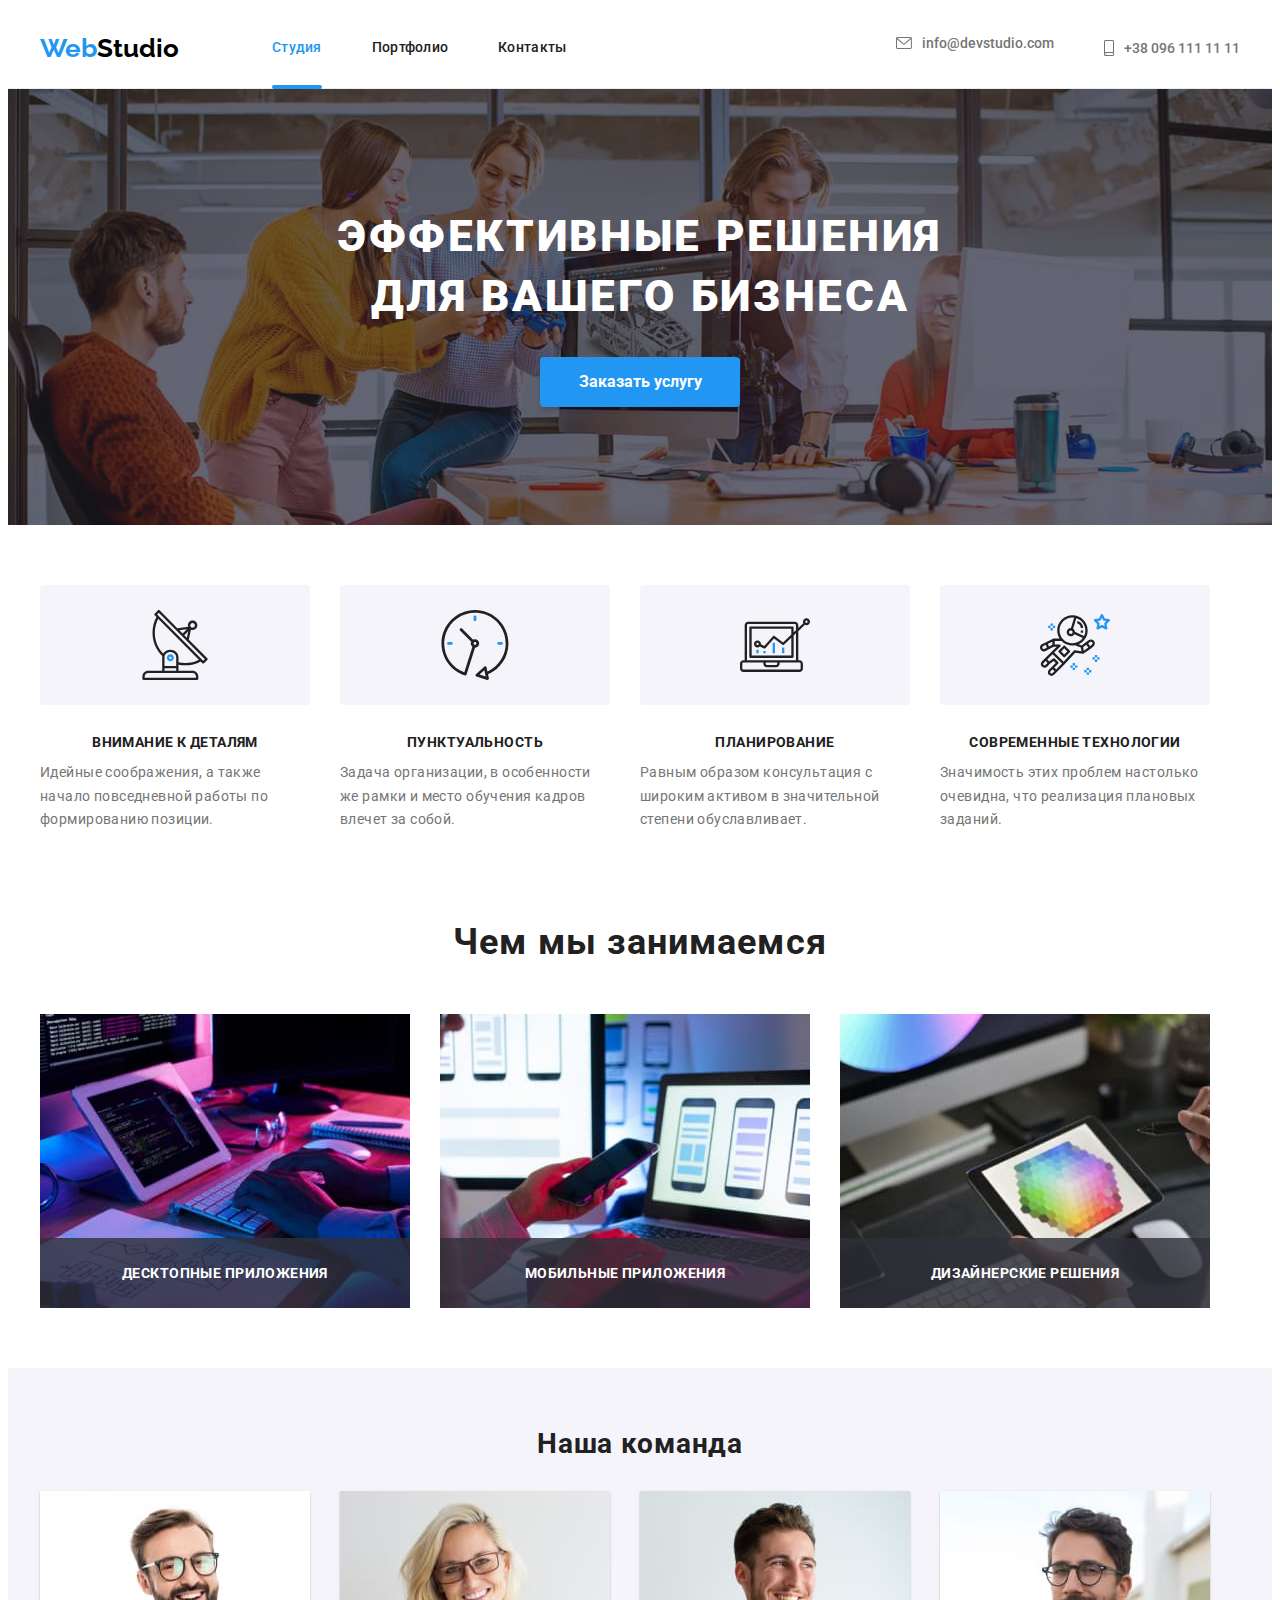
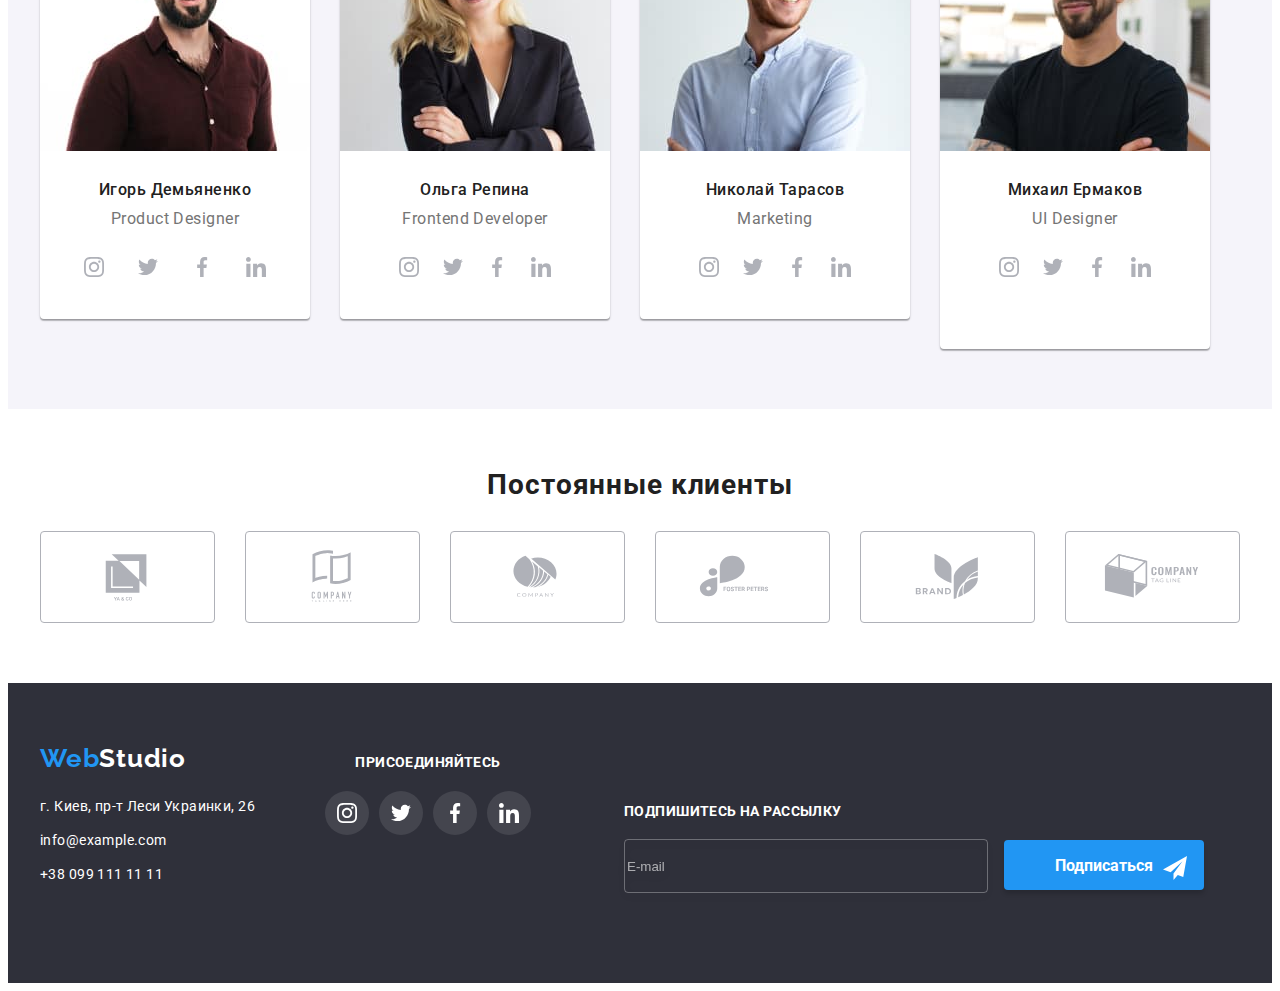
==== index.html @ 7cd9f554 "." ====
<!DOCTYPE html>
<html lang="ru">
  <head>
    <meta charset="UTF-8" />
    <meta http-equiv="X-UA-Compatible" content="IE=edge" />
    <meta name="viewport" content="width=device-width, initial-scale=1.0" />
    <link rel="preconnect" href="https://fonts.googleapis.com" />
    <link rel="preconnect" href="https://fonts.gstatic.com" crossorigin />
    <link
      href="https://fonts.googleapis.com/css2?family=Raleway:wght@700&family=Roboto:wght@400;500;700;900&display=swap"
      rel="stylesheet"
    />
    <link
      rel="stylesheet"
      href="https://cdnjs.cloudflare.com/ajax/libs/modern-normalize/1.1.0/modern-normalize.min.css"
      integrity="sha512-wpPYUAdjBVSE4KJnH1VR1HeZfpl1ub8YT/NKx4PuQ5NmX2tKuGu6U/JRp5y+Y8XG2tV+wKQpNHVUX03MfMFn9Q=="
      crossorigin="anonymous"
      referrerpolicy="no-referrer"
    />
    <link rel="stylesheet" href="./css/main.css" />
    <title>WebStudio</title>
  </head>
  <body>
    <header class="header">
      <div class="container main__nav">
        <a href="" class="logo header__logo">
          <span class="logo__web">Web</span
          ><span class="logo__studio">Studio</span>
        </a>
        <nav class="navigation">
          <button type="button" class="menu-open-btn">
            <svg
              class="menu-btn-icon"
              width="40"
              height="40"
              aria-label="Переключатель мобильного меню"
            >
              <use
                class="js-open-menu"
                href="./css/images/symbol-defs.svg#icon-menu_40px1"
              ></use>
            </svg>
          </button>
          <ul class="menu-list list">
            <li class="menu-list__item">
              <a class="menu-list__link link current" href="./index.html"
                >Студия</a
              >
            </li>
            <li class="menu-list__item">
              <a class="menu-list__link link" href="./portfolio.html"
                >Портфолио</a
              >
            </li>
            <li class="menu-list__item">
              <a class="menu-list__link link contact" href="">Контакты</a>
            </li>
          </ul>
        </nav>
        <ul class="contacts-list list header-contacts">
          <li class="contacts-list__item">
            <a
              class="contacts-list__link link mail"
              href="mailto:info@devstudio.com"
            >
              <svg class="contacts-list__icon" width="16" height="12">
                <use href="./css/images/symbol-defs.svg#icon-envelope1"></use>
              </svg>
              info@devstudio.com
            </a>
          </li>
          <li class="contacts-list__item">
            <a class="contacts-list__link link phone" href="tel:+380961111111">
              <svg class="contacts-list__icon" width="10" height="16">
                <use href="./css/images/symbol-defs.svg#icon-smartphone1"></use>
              </svg>
              +38 096 111 11 11
            </a>
          </li>
        </ul>
      </div>
      <div class="mob-menu is-hidden">
        <div class="container">
          <div class="mob-menu-top">
            <button type="button" class="menu-close-btn">
              <svg
                class="menu-btn-icon"
                width="40"
                height="40"
                aria-label="Переключатель мобильного меню"
              >
                <use
                  class="js-close-menu"
                  href="./css/images/symbol-defs.svg#icon-close_40px1"
                ></use>
              </svg>
            </button>
            <ul class="mob-navigation list">
              <li class="mob-navigation__item">
                <a
                  class="mob-navigation__link link menu-current"
                  href="./index.html"
                >
                  Студия
                </a>
              </li>
              <li class="mob-navigation__item">
                <a class="mob-navigation__link link" href="./portfolio.html">
                  Портфолио
                </a>
              </li>
              <li class="mob-navigation__item">
                <a class="mob-navigation__link link contact" href="">
                  Контакты
                </a>
              </li>
            </ul>
          </div>

          <div class="mob-menu-bottom">
            <ul class="mob-connect list">
              <li class="mob-connect__item">
                <a
                  class="mob-connect__link link mob-phone"
                  href="tel:+380961111111"
                >
                  +38 096 111 11 11
                </a>
              </li>
              <li class="mob-connect__item">
                <a
                  class="mob-connect__link link mail"
                  href="mailto:info@devstudio.com"
                >
                  info@devstudio.com
                </a>
              </li>
            </ul>
            <ul class="mob-social list">
              <li class="mob-social__item">
                <a href="" class="mob-social__list list">Instagram</a>
              </li>

              <li class="mob-social__item">
                <a href="" class="mob-social__list list"> Twitter</a>
              </li>
              <li class="mob-social__item">
                <a href="" class="mob-social__list list"> Facebook</a>
              </li>
              <li class="mob-social__item">
                <a href="" class="mob-social__list list"> LinkedIn</a>
              </li>
            </ul>
          </div>
        </div>
      </div>
    </header>
    <main>
      <section class="hero">
        <div class="container">
          <h1 class="title hero__title">
            Эффективные решения для вашего бизнеса
          </h1>
          <button class="button hero__button" type="button" data-modal-open>
            Заказать услугу
          </button>
        </div>
      </section>

      <section class="section">
        <div class="container">
          <h2 class="benefits__title visually__hidden">Наши преимущества</h2>
          <ul class="benefits-list list">
            <li class="benefits-list__item">
              <div class="icon-box">
                <svg class="icon-box__image" width="70" height="70">
                  <use
                    href="./css/images/symbol-defs.svg#icon-antenna-11"
                  ></use>
                </svg>
              </div>
              <h3 class="title icon-box__title">Внимание к деталям</h3>
              <p class="icon-box__text">
                Идейные соображения, а также начало повседневной работы по
                формированию позиции.
              </p>
            </li>
            <li class="benefits-list__item">
              <div class="icon-box">
                <svg class="icon-box__image" width="70" height="70">
                  <use href="./css/images/symbol-defs.svg#icon-clock-121"></use>
                </svg>
              </div>
              <h3 class="title icon-box__title">Пунктуальность</h3>
              <p class="icon-box__text">
                Задача организации, в особенности же рамки и место обучения
                кадров влечет за собой.
              </p>
            </li>
            <li class="benefits-list__item">
              <div class="icon-box">
                <svg class="icon-box__image" width="70" height="70">
                  <use
                    href="./css/images/symbol-defs.svg#icon-diagram-121"
                  ></use>
                </svg>
              </div>
              <h3 class="title icon-box__title">Планирование</h3>
              <p class="icon-box__text">
                Равным образом консультация с широким активом в значительной
                степени обуславливает.
              </p>
            </li>
            <li class="benefits-list__item">
              <div class="icon-box">
                <svg class="icon-box__image" width="70" height="70">
                  <use
                    href="./css/images/symbol-defs.svg#icon-astronaut-121"
                  ></use>
                </svg>
              </div>
              <h3 class="title icon-box__title">Современные технологии</h3>
              <p class="icon-box__text">
                Значимость этих проблем настолько очевидна, что реализация
                плановых заданий.
              </p>
            </li>
          </ul>
        </div>
      </section>
      <section class="about section">
        <div class="container">
          <h2 class="title about-title">Чем мы занимаемся</h2>
          <ul class="about-list list">
            <li class="about-list__item">
              <div class="about-box">
                <picture>
                  <source
                    srcset="./images/img1.jpg 1x, ./images/img(28)(1).jpg 2x"
                    media="(min-width:1200px)"
                  />
                  <img
                    src="./images/img1.jpg"
                    alt="написание кода"
                    width="370"
                  />
                </picture>

                <p class="about-box__text">Десктопные приложения</p>
              </div>
            </li>
            <li class="about-list__item">
              <div class="about-box">
                <picture>
                  <source
                    srcset="./images/img2.jpg 1x, ./images/img(29)(1).jpg 2x"
                    media="(min-width:1200px)"
                  />
                  <img
                    src="./images/img2.jpg"
                    alt="оптимизация сайта с мобильным телефоном"
                    width="370"
                  />
                </picture>

                <p class="about-box__text">Мобильные приложения</p>
              </div>
            </li>
            <li class="about-list__item">
              <div class="about-box">
                <picture>
                  <source
                    srcset="./images/img3.jpg 1x, ./images/img(30)(1).jpg 2x"
                    media="(min-width:1200px)"
                  />
                  <img
                    src="./images/img3.jpg"
                    alt="оформление сайта"
                    width="370"
                  />
                </picture>

                <p class="about-box__text">Дизайнерские решения</p>
              </div>
            </li>
          </ul>
        </div>
      </section>
      <section class="team section">
        <div class="container">
          <h2 class="title team-title">Наша команда</h2>
          <ul class="team-list list">
            <li class="team-list__item">
              <picture>
                <source
                  srcset="
                    ./images/igordemianenko.jpg    1x,
                    ./images/igordemianenko-2x.jpg 2x
                  "
                  media="(min-width:1200px)"
                />
                <source
                  srcset="
                    ./images/igordemianenko-tbl.jpg    1x,
                    ./images/igordemianenko-tbl-2x.jpg 2x
                  "
                  media="(min-width:768px)"
                />
                <source
                  srcset="
                    ./images/igordemianenko-mb.jpg    1x,
                    ./images/igordemianenko-mb-2x.jpg 2x
                  "
                  media="(min-width:480px)"
                />
                <img
                  srcset="
                    ./images/igordemianenko-mb.jpg    1x,
                    ./images/igordemianenko-mb-2x.jpg 2x
                  "
                  src="./images/igordemianenko-mb.jpg"
                  alt="Игорь Демьяненко"
                />
              </picture>

              <div class="team-box name__profession">
                <h3 class="team-box__name">Игорь Демьяненко</h3>
                <p class="team-box__profession" lang="en">Product Designer</p>
                <ul class="social-list list">
                  <li class="social-list__item">
                    <a class="social-list__link link" href="">
                      <svg class="social-list__icon" width="20" height="20">
                        <use
                          href="./css/images/symbol-defs.svg#icon-instagram-21"
                        ></use>
                      </svg>
                    </a>
                  </li>
                  <li class="social-list__item">
                    <a class="social-list__link link" href="">
                      <svg class="social-list__icon" width="20" height="20">
                        <use
                          href="./css/images/symbol-defs.svg#icon-twitter-11"
                        ></use>
                      </svg>
                    </a>
                  </li>
                  <li class="social-list__item">
                    <a class="social-list__link link" href="">
                      <svg class="social-list__icon" width="20" height="20">
                        <use
                          href="./css/images/symbol-defs.svg#icon-facebook-11"
                        ></use>
                      </svg>
                    </a>
                  </li>
                  <li class="social-list__item">
                    <a class="social-list__link list" href="">
                      <svg class="social-list__icon" width="20" height="20">
                        <use
                          href="./css/images/symbol-defs.svg#icon-linkedin-11"
                        ></use>
                      </svg>
                    </a>
                  </li>
                </ul>
              </div>
            </li>
            <li class="team-list__item">
              <picture>
                <source
                  srcset="
                    ./images/olgarepina.jpg    1x,
                    ./images/olgarepina-2x.jpg 2x
                  "
                  media="(min-width:1200px)"
                />
                <source
                  srcset="
                    ./images/olgarepina-tbl.jpg    1x,
                    ./images/olgarepina-tbl-2x.jpg 2x
                  "
                  media="(min-width:768px)"
                />
                <source
                  srcset="
                    ./images/olgarepina-mb.jpg    1x,
                    ./images/olgarepina-mb-2x.jpg 2x
                  "
                  media="(min-width:480px)"
                />
                <img
                  srcset="
                    ./images/olgarepina-mb.jpg    1x,
                    ./images/olgarepina-mb-2x.jpg 2x
                  "
                  src="./images/olgarepina-mb.jpg"
                  alt="Ольга Репина"
                />
              </picture>

              <div class="team-box name__profession">
                <h3 class="team-box__name">Ольга Репина</h3>
                <p class="team-box__profession" lang="en">Frontend Developer</p>
                <ul class="social-list list">
                  <li class="social-list__title">
                    <a class="social-list__link link" href="">
                      <svg class="social-list__icon" width="20" height="20">
                        <use
                          href="./css/images/symbol-defs.svg#icon-instagram-21"
                        ></use>
                      </svg>
                    </a>
                  </li>
                  <li class="social-list__title">
                    <a class="social-list__link link" href="">
                      <svg class="social-list__icon" width="20" height="20">
                        <use
                          href="./css/images/symbol-defs.svg#icon-twitter-11"
                        ></use>
                      </svg>
                    </a>
                  </li>
                  <li class="social-list__title">
                    <a class="social-list__link link" href="">
                      <svg class="social-list__icon" width="20" height="20">
                        <use
                          href="./css/images/symbol-defs.svg#icon-facebook-11"
                        ></use>
                      </svg>
                    </a>
                  </li>
                  <li class="social-list__title">
                    <a class="social-list__link link" href="">
                      <svg class="social-list__icon" width="20" height="20">
                        <use
                          href="./css/images/symbol-defs.svg#icon-linkedin-11"
                        ></use>
                      </svg>
                    </a>
                  </li>
                </ul>
              </div>
            </li>
            <li class="team-list__item">
              <picture>
                <source
                  srcset="
                    ./images/nikolaitarasov.jpg    1x,
                    ./images/nikolaitarasov-2x.jpg 2x
                  "
                  media="(min-width:1200px)"
                />
                <source
                  srcset="
                    ./images/nikolaitarasov-tbl.jpg    1x,
                    ./images/nikolaitarasov-tbl-2x.jpg 2x
                  "
                  media="(min-width:768px)"
                />
                <source
                  srcset="
                    ./images/nikolaitarasov-mb.jpg    1x,
                    ./images/nikolaitarasov-mb-2x.jpg 2x
                  "
                  media="(min-width:480px)"
                />
                <img
                  srcset="
                    ./images/nikolaitarasov-mb.jpg    1x,
                    ./images/nikolaitarasov-mb-2x.jpg 2x
                  "
                  src="./images/nikolaitarasov-mb.jpg"
                  alt="Николай Тарасов"
                />
              </picture>

              <div class="team-box name__profession">
                <h3 class="team-box__name">Николай Тарасов</h3>
                <p class="team-box__profession" lang="en">Marketing</p>
                <ul class="social-list list">
                  <li class="social-list__title">
                    <a class="social-list__link link" href="">
                      <svg class="social-list__icon" width="20" height="20">
                        <use
                          href="./css/images/symbol-defs.svg#icon-instagram-21"
                        ></use>
                      </svg>
                    </a>
                  </li>
                  <li class="social-list__title">
                    <a class="social-list__link link" href="">
                      <svg class="social-list__icon" width="20" height="20">
                        <use
                          href="./css/images/symbol-defs.svg#icon-twitter-11"
                        ></use>
                      </svg>
                    </a>
                  </li>
                  <li class="social-list__title">
                    <a class="social-list__link link" href="">
                      <svg class="social-list__icon" width="20" height="20">
                        <use
                          href="./css/images/symbol-defs.svg#icon-facebook-11"
                        ></use>
                      </svg>
                    </a>
                  </li>
                  <li class="title social-list__title">
                    <a class="social-list__link link" href="">
                      <svg class="social-list__icon" width="20" height="20">
                        <use
                          href="./css/images/symbol-defs.svg#icon-linkedin-11"
                        ></use>
                      </svg>
                    </a>
                  </li>
                </ul>
              </div>
            </li>
            <li class="team-list__item">
              <picture>
                <source
                  srcset="
                    ./images/mikhailermakov.jpg    1x,
                    ./images/mikhailermakov-2x.jpg 2x
                  "
                  media="(min-width:1200px)"
                />
                <source
                  srcset="
                    ./images/mikhailermakov-tbl.jpg 1x,
                    ./images/mikhailermakov-tbl.jpg 2x
                  "
                  media="(min-width:768px)"
                />
                <source
                  srcset="
                    ./images/mikhailermakov-mb.jpg    1x,
                    ./images/mikhailermakov-mb-2x.jpg 2x
                  "
                  media="(min-width:480px)"
                />
                <img
                  srcset="
                    ./images/mikhailermakov-mb.jpg    1x,
                    ./images/mikhailermakov-mb-2x.jpg 2x
                  "
                  src="./images/mikhailermakov-mb.jpg"
                  alt="Михаил Ермаков"
                />
              </picture>

              <div class="team-box name__profession">
                <h3 class="team-box__name">Михаил Ермаков</h3>
                <p class="team-box__profession" lang="en">UI Designer</p>
                <ul class="social-list list">
                  <li class="social-list__title">
                    <a class="social-list__link link" href="">
                      <svg class="social-list__icon" width="20" height="20">
                        <use
                          href="./css/images/symbol-defs.svg#icon-instagram-21"
                        ></use>
                      </svg>
                    </a>
                  </li>
                  <li class="social-list__title">
                    <a class="social-list__link link" href="">
                      <svg class="social-list__icon" width="20" height="20">
                        <use
                          href="./css/images/symbol-defs.svg#icon-twitter-11"
                        ></use>
                      </svg>
                    </a>
                  </li>
                  <li class="social-list__title">
                    <a class="social-list__link link" href="">
                      <svg class="social-list__icon" width="20" height="20">
                        <use
                          href="./css/images/symbol-defs.svg#icon-facebook-11"
                        ></use>
                      </svg>
                    </a>
                  </li>
                  <li class="social-list__title">
                    <a class="social-list__link link" href="">
                      <svg class="social-list__icon" width="20" height="20">
                        <use
                          href="./css/images/symbol-defs.svg#icon-linkedin-11"
                        ></use>
                      </svg>
                    </a>
                  </li>
                </ul>
              </div>
            </li>
          </ul>
        </div>
      </section>
      <section class="clients section">
        <div class="container">
          <h2 class="clients-title">Постоянные клиенты</h2>
          <ul class="clients-list list">
            <li class="clients-list__item">
              <a class="clients-list__link link" href="">
                <svg class="clients-list__icon" width="106" height="60">
                  <use href="./css/images/symbol-defs.svg#icon-klient1"></use>
                </svg>
              </a>
            </li>
            <li class="clients-list__item">
              <a class="clients-list__link link" href="">
                <svg class="clients-list__icon" width="106" height="60">
                  <use href="./css/images/symbol-defs.svg#icon-klient2"></use>
                </svg>
              </a>
            </li>
            <li class="clients-list__item">
              <a class="clients-list__link link" href="">
                <svg class="clients-list__icon" width="106" height="60">
                  <use href="./css/images/symbol-defs.svg#icon-klient3"></use>
                </svg>
              </a>
            </li>
            <li class="clients-list__item">
              <a class="clients-list__link link" href="">
                <svg class="clients-list__icon foster" width="106" height="60">
                  <use href="./css/images/symbol-defs.svg#icon-klient4"></use>
                </svg>
              </a>
            </li>
            <li class="clients-list__item">
              <a class="clients-list__link link" href="">
                <svg class="clients-list__icon" width="106" height="60">
                  <use href="./css/images/symbol-defs.svg#icon-klient5"></use>
                </svg>
              </a>
            </li>
            <li class="clients-list__item">
              <a class="clients-list__link link" href="">
                <svg class="clients-list__icon" width="106" height="60">
                  <use href="./css/images/symbol-defs.svg#icon-klient6"></use>
                </svg>
              </a>
            </li>
          </ul>
        </div>
      </section>
    </main>
    <footer class="footer">
      <div class="container web__social">
        <div class="adress-tablet">
          <div class="adress">
            <a class="footer-logo" href="">
              <span class="footer-logo__web">Web</span
              ><span class="footer-logo__studio">Studio</span>
            </a>
            <address class="footer-adress">
              <ul class="footer-adress__list list">
                <li class="footer-adress__item">
                  <a
                    class="footer-adress__link link"
                    href="https://goo.gl/maps/tgmU2BQe4aBy8gpy7"
                    target="_blank"
                    rel="noopener,noindex,nofolo"
                    >г. Киев, пр-т Леси Украинки, 26</a
                  >
                </li>
                <li class="footer-adress__item">
                  <a
                    class="footer-adress__link link"
                    href="mailto:info@example.com"
                    >info@example.com</a
                  >
                </li>
                <li class="footer-adress__item">
                  <a class="footer-adress__link link" href="tel:+380991111111">
                    +38 099 111 11 11</a
                  >
                </li>
              </ul>
            </address>
          </div>
          <div class="footer-social">
            <h2 class="footer-social__title">присоединяйтесь</h2>
            <ul class="footer-social__list list">
              <li class="footer-social__item">
                <a class="footer-icon link" href="">
                  <svg class="footer-icon__svg" width="20" height="20">
                    <use
                      href="./css/images/symbol-defs.svg#icon-instagram-21"
                    ></use>
                  </svg>
                </a>
              </li>
              <li class="footer-social__item">
                <a class="footer-icon link" href="">
                  <svg class="footer-icon__svg" width="20" height="20">
                    <use
                      href="./css/images/symbol-defs.svg#icon-twitter-11"
                    ></use>
                  </svg>
                </a>
              </li>
              <li class="footer-social__item">
                <a class="footer-icon link" href="">
                  <svg class="footer-icon__svg" width="20" height="20">
                    <use
                      href="./css/images/symbol-defs.svg#icon-facebook-11"
                    ></use>
                  </svg>
                </a>
              </li>
              <li class="footer-social__item">
                <a class="footer-icon link" href="">
                  <svg class="footer-icon__svg" width="20" height="20">
                    <use
                      href="./css/images/symbol-defs.svg#icon-linkedin-11"
                    ></use>
                  </svg>
                </a>
              </li>
            </ul>
          </div>
        </div>

        <div class="footer-form form">
          <p class="footer-form__title">Подпишитесь на рассылку</p>
          <div>
            <input
              type="email"
              class="footer-form__input"
              name="user-email"
              placeholder="E-mail"
            />

            <button type="button" class="footer-btn">
              Подписаться
              <svg class="footer-btn__icon" width="24" height="24">
                <use href="./css/images/symbol-defs.svg#icon-icon-send1"></use>
              </svg>
            </button>
          </div>
        </div>
      </div>
    </footer>
    <div class="backdrop is-hidden" data-modal>
      <div class="modal">
        <button class="modal-btn" type="button" data-modal-close>
          <svg class="modal-icon" width="18" height="18">
            <use
              href="./css/images/symbol-defs.svg#icon-close-black-18dp-2-11"
            ></use>
          </svg>
        </button>
        <p class="modal-title">Оставьте свои данные, мы вам перезвоним</p>
        <form>
          <div class="modal-field">
            <label class="modal-label" for="user-name">Имя</label>
            <div class="modal-input-wrap">
              <input
                type="text"
                class="modal-input"
                name="user-name"
                id="user-name"
                required
              />
              <svg class="input-icon" width="18" height="18">
                <use
                  href="./css/images/symbol-defs.svg#icon-person-black-18dp-121"
                ></use>
              </svg>
            </div>
          </div>
          <div class="modal-field">
            <label class="modal-label" for="user-tel">Телефон</label>
            <div class="modal-input-wrap">
              <input
                type="tel"
                class="modal-input"
                name="user-tel"
                id="user-tel"
                required
              />
              <svg class="input-icon" width="18" height="18">
                <use
                  href="./css/images/symbol-defs.svg#icon-phone-black-18dp-11"
                ></use>
              </svg>
            </div>
          </div>
          <div class="modal-field">
            <label class="modal-label" for="user-email">Почта</label>

            <div class="modal-input-wrap">
              <input
                type="email"
                class="modal-input"
                name="user-email"
                id="user-email"
                required
              />
              <svg class="input-icon" width="18" height="18">
                <use
                  href="./css/images/symbol-defs.svg#icon-email-black-18dp-11"
                ></use>
              </svg>
            </div>
          </div>
          <label class="modal-label" for="user-comment">Комментарий</label>
          <textarea
            name="user-comment"
            id="user-comment"
            placeholder="Введите текст"
            class="modal-comment"
          ></textarea>

          <div class="modal-check">
            <input
              type="checkbox"
              class="input-check visually__hidden"
              id="input-check"
              name="policy"
              value="policy"
              required
            />
            <label for="input-check" class="check-text">
              <span class="icon-text-check"
                ><svg class="checkbox-icon" width="16" height="15">
                  <use href="./css/images/symbol-defs.svg#icon-Vector31"></use>
                </svg>
              </span>
              Соглашаюсь с рассылкой и принимаю &nbsp;
              <a href="" class="contract">Условия договора</a>
            </label>
          </div>
          <button type="submit" class="form-btn">Отправить</button>
        </form>
      </div>
    </div>
    <script src="./js/modal.js"></script>
    <script src="./js/mobile-menu.js"></script>
  </body>
</html>
---- css/main.css ----
:root {
  --title-color: #212121;
  --hover-color: #2196f3;
  --text-color: #757575;
  --background-color-hero-footer: #2f303a;
  --background-color-main: #ffffff;
  --bacground-color-image: #f5f4fa;
  --icon-background: #afb1b8;
  --timing-function: cubic-bezier(0.4, 0, 0.2, 1);
}

body {
  background-color: var(--background-color-main);
  font-family: Roboto, sans-serif;
}

p,
h1,
h2,
h3,
h4,
h5,
h6 {
  margin: 0;
}

ul,
ol {
  padding-left: 0;
  margin: 0;
}

img {
  display: block;
  max-width: 100%;
}

.list {
  list-style: none;
}

.link {
  text-decoration: none;
}

.section {
  padding-top: 60px;
  padding-bottom: 60px;
}

.container {
  width: 100%;
  padding-right: 15px;
  padding-left: 15px;
  margin-left: auto;
  margin-right: auto;
}

@media screen and (min-width: 480px) {
  .container {
    max-width: 480px;
  }
}

@media screen and (min-width: 768px) {
  .container {
    max-width: 768px;
  }
}

@media screen and (min-width: 1200px) {
  .container {
    max-width: 1200px;
  }
}

.visually__hidden {
  position: absolute;
  white-space: nowrap;
  width: 1px;
  height: 1px;
  overflow: hidden;
  border: 0;
  padding: 0;
  clip: rect(0 0 0 0);
  clip-path: insert(100%);
  margin: -1px;
}

.main__nav, .modal-icon {
  display: flex;
  align-items: center;
}

/* section "header" */
.header {
  border-bottom: 1px solid #ececec;
  width: 100%;
}

.menu-open-btn {
  position: relative;
  display: block;
  margin-left: 0;
  padding: 0;
  background-color: #fff;
  border: none;
  cursor: pointer;
}

@media screen and (min-width: 768px) {
  .menu-open-btn {
    display: none;
  }
}

.menu-open-btn:hover {
  fill: var(--hover-color);
}

.menu-close-btn {
  position: absolute;
  top: 15px;
  right: 15px;
  display: flex;
  border: none;
  background-color: rgba(0, 0, 0, 0);
  cursor: pointer;
}

.menu-close-btn:hover {
  fill: var(--hover-color);
}

.menu-list {
  display: flex;
  display: none;
}

@media screen and (min-width: 768px) {
  .menu-list {
    display: initial;
    display: flex;
  }
}

.menu-list__item {
  margin-right: 50px;
}

.menu-list__link {
  display: block;
  padding-top: 32px;
  padding-bottom: 32px;
  transition: color 250ms var(--timing-function);
  color: var(--title-color);
  font-weight: 500;
  font-size: 14px;
  line-height: 1.14;
  letter-spacing: 0.02em;
}

.menu-list__link:hover {
  color: var(--hover-color);
}

.menu-list__link:focus {
  color: var(--hover-color);
}

.menu-list .menu-list__item:last-child {
  margin-right: 0;
}

.current {
  color: var(--hover-color);
  position: relative;
}

.current::after {
  content: "";
  display: block;
  position: absolute;
  left: 0;
  bottom: -1px;
  background: #2196f3;
  border-radius: 2px;
  width: 100%;
  height: 4px;
}

.decoration {
  color: var(--hover-color);
}

.header-contacts {
  display: flex;
  margin-left: auto;
  list-style: none;
  font-weight: 500;
  font-size: 14px;
}

.contacts-list {
  display: none;
}

@media screen and (min-width: 768px) {
  .contacts-list {
    display: block;
  }
}

@media screen and (min-width: 1200px) {
  .contacts-list {
    display: flex;
  }
}

.contacts-list__item {
  display: flex;
}

@media screen and (min-width: 768px) {
  .contacts-list__item:not(:last-child) {
    margin-bottom: 10px;
  }
}

@media screen and (min-width: 1200px) {
  .contacts-list__item {
    margin-right: 50px;
  }
}

.contacts-list__link {
  display: flex;
  justify-content: center;
  align-items: center;
  transition: color 250ms var(--timing-function), fill 250ms var(--timing-function);
  color: var(--text-color);
}

.contacts-list__link:hover {
  color: var(--hover-color);
}

.contacts-list__link:focus {
  color: var(--hover-color);
}

.contacts-list__icon {
  margin-right: 10px;
  fill: currentColor;
}

.header-contacts .contacts-list__item:last-child {
  margin-right: 0;
}

.mob-menu {
  position: fixed;
  z-index: 1;
  top: 0;
  left: 0;
  background-color: #fff;
  width: 100vw;
  height: 100vh;
  padding: 48px 48px 48px 40px;
}

.mob-menu .container {
  display: flex;
  flex-direction: column;
  height: 100%;
  justify-content: space-between;
}

@media screen and (max-width: 767px) {
  .mob-menu {
    display: block;
  }
}

.mob-navigation__item {
  margin-bottom: 32px;
}

.mob-navigation__item:last-child {
  margin-bottom: 0;
}

.mob-navigation__link {
  font-weight: 500;
  font-size: 40px;
  line-height: 1.17;
  letter-spacing: 0.02em;
  color: #212121;
}

.mob-navigation__link:hover {
  color: var(--hover-color);
}

.mob-connect {
  margin-bottom: 64px;
}

.mob-connect__item {
  margin-bottom: 32px;
}

.mob-connect__link {
  font-weight: 500;
  font-size: 24px;
  line-height: 28px;
  letter-spacing: 0.02em;
  color: #757575;
}

.mob-phone {
  font-weight: 500;
  font-size: 34px;
  line-height: 1.17px;
  letter-spacing: 0.02em;
  color: var(--hover-color);
}

.mob-social {
  display: flex;
}

.mob-social__item {
  padding-left: 10px;
}

.mob-social__item:first-child {
  padding-left: 0;
}

.mob-social__item:not(:last-child) {
  border-right: 1px solid rgba(33, 33, 33, 0.2);
  padding-right: 10px;
}

.mob-social__list {
  text-decoration: none;
  font-weight: 500;
  font-size: 18px;
  line-height: 1.22;
  letter-spacing: 0.02em;
  color: var(--hover-color);
}

.is-hidden {
  opacity: 0;
  visibility: hidden;
  pointer-events: none;
}

.no-scroll {
  overflow: hidden;
}

.menu-current {
  color: var(--hover-color);
}

.logo__web {
  color: var(--hover-color);
}

.logo__studio {
  color: #000000;
}

.header__logo {
  margin-right: 93px;
  font-family: Raleway, sans-serif;
  font-weight: 700;
  font-size: 26px;
  text-decoration: none;
}

@media screen and (max-width: 767px) {
  .header__logo {
    margin-right: auto;
  }
}

.footer-logo {
  font-family: "Raleway";
  font-weight: 700;
  font-size: 26px;
  line-height: 1.19;
  letter-spacing: 0.03em;
  color: var(--hover-color);
  text-decoration: none;
}

.footer-logo__studio {
  color: var(--background-color-main);
}

.hero {
  margin-left: auto;
  margin-right: auto;
  padding-top: 118px;
  padding-bottom: 118px;
  background-color: var(--background-color-hero-footer);
  text-align: center;
  background-image: linear-gradient(rgba(47, 48, 58, 0.4), rgba(47, 48, 58, 0.4)), url(../css/images/bg-hero-mb.jpg);
  background-repeat: no-repeat;
  background-size: cover;
}

@media (min-device-pixel-ratio: 2), (min-resolution: 192dpi), (min-resolution: 2dppx) {
  .hero {
    background-image: linear-gradient(rgba(47, 48, 58, 0.4), rgba(47, 48, 58, 0.4)), url(../css/images/bg-hero-mb-2x.jpg);
  }
}

@media screen and (min-width: 768px) {
  .hero {
    background-image: linear-gradient(rgba(47, 48, 58, 0.4), rgba(47, 48, 58, 0.4)), url(../css/images/bg-hero-tbl.jpg);
  }
}

@media screen and (min-width: 768px) and (min-device-pixel-ratio: 2), screen and (min-width: 768px) and (min-resolution: 192dpi), screen and (min-width: 768px) and (min-resolution: 2dppx) {
  .hero {
    background-image: linear-gradient(rgba(47, 48, 58, 0.4), rgba(47, 48, 58, 0.4)), url(../css/images/bg-hero-tbl-2x.jpg);
  }
}

@media screen and (min-width: 1200px) {
  .hero {
    max-width: 1600px;
    background-image: linear-gradient(rgba(47, 48, 58, 0.4), rgba(47, 48, 58, 0.4)), url(../css/images/bg-hero.jpg);
  }
}

@media screen and (min-width: 1200px) and (min-device-pixel-ratio: 2), screen and (min-width: 1200px) and (min-resolution: 192dpi), screen and (min-width: 1200px) and (min-resolution: 2dppx) {
  .hero {
    background-image: linear-gradient(rgba(47, 48, 58, 0.4), rgba(47, 48, 58, 0.4)), url(../css/images/bg-hero-2x.jpg);
  }
}

.hero__title {
  margin-left: auto;
  margin-right: auto;
  max-width: 360px;
  font-weight: 900;
  font-size: 26px;
  line-height: 1.61;
  letter-spacing: 0.06em;
  color: var(--background-color-main);
  margin-bottom: 30px;
  text-transform: uppercase;
}

@media screen and (min-width: 1200px) {
  .hero__title {
    font-size: 44px;
    line-height: 1.36;
    max-width: 696px;
  }
}

.hero__button {
  border: transparent;
  border-radius: 4px;
  min-width: 200px;
  height: 50px;
  transition: background-color 250ms var(--timing-function);
  font-family: inherit;
  font-style: normal;
  font-weight: 700;
  font-size: 16px;
  line-height: 1.87;
  cursor: pointer;
  color: var(--background-color-main);
  background-color: var(--hover-color);
  box-shadow: 0px 4px 4px rgba(0, 0, 0, 0.15);
}

.hero__button:hover, .hero__button:focus {
  background-color: #188ce8;
}

.benefits-list {
  display: flex;
  flex-wrap: wrap;
}

.icon-box {
  height: 120px;
  display: flex;
  background-color: #f5f4fa;
  border-radius: 4px;
  margin-bottom: 30px;
  align-items: center;
  justify-content: center;
}

.benefits-list__item {
  width: 450px;
}

.benefits-list__item:not(:last-child) {
  margin-bottom: 30px;
}

@media screen and (min-width: 768px) {
  .benefits-list__item {
    width: calc((100% - 60px) / 2);
    margin-right: 30px;
  }
}

@media screen and (min-width: 1200px) {
  .benefits-list__item {
    width: 270px;
    margin-right: 30px;
    margin-bottom: 0;
  }
  .benefits-list__item:last-child {
    margin-right: 0;
  }
}

.icon-box__title {
  text-align: center;
  margin-top: 0;
  margin-bottom: 10px;
  font-weight: 700;
  font-size: 14px;
  line-height: 1.14;
  letter-spacing: 0.03em;
  color: var(--title-color);
  text-transform: uppercase;
}

.icon-box__text {
  font-size: 14px;
  line-height: 1.71;
  letter-spacing: 0.03em;
  color: var(--text-color);
}

.about {
  padding-top: 0;
}

@media screen and (max-width: 1199px) {
  .about {
    display: none;
  }
}

.about-title {
  margin-bottom: 50px;
  font-weight: 700;
  font-size: 36px;
  line-height: 1.16;
  letter-spacing: 0.03em;
  color: var(--title-color);
  text-align: center;
}

.about-list {
  display: flex;
}

.about-list__item {
  margin-right: 30px;
}

.about-list .about-list__item:last-child {
  margin-right: 0;
}

.about-box {
  position: relative;
}

.about-box__text {
  position: absolute;
  bottom: 0;
  width: 100%;
  height: 70px;
  text-align: center;
  display: flex;
  justify-content: center;
  align-items: center;
  font-weight: 700;
  font-size: 14px;
  line-height: 1.14px;
  letter-spacing: 0.03em;
  text-transform: uppercase;
  color: #ffffff;
  background-color: rgba(47, 48, 58, 0.8);
}

.team {
  background-color: var(--bacground-color-image);
}

.team-list {
  display: flex;
  flex-wrap: wrap;
}

.team-list__item {
  text-align: center;
  box-shadow: 0px 1px 3px rgba(0, 0, 0, 0.12), 0px 1px 1px rgba(0, 0, 0, 0.14), 0px 2px 1px rgba(0, 0, 0, 0.2);
  border-radius: 0px 0px 4px 4px;
  background-color: var(--background-color-main);
}

.team-list__item:not(:last-child) {
  margin-bottom: 30px;
}

@media screen and (min-width: 768px) {
  .team-list__item {
    width: calc((100% - 60px) / 2);
    margin-right: 30px;
  }
}

@media screen and (min-width: 1200px) {
  .team-list__item {
    width: 270px;
    margin-right: 30px;
  }
  .team-list__item:last-child {
    margin-right: 0;
  }
}

.team-title {
  margin-bottom: 30px;
  text-align: center;
  font-weight: 700;
  font-size: 28px;
  line-height: 1.17;
  letter-spacing: 0.03em;
  color: var(--title-color);
}

.team-box__name {
  font-weight: 500;
  font-size: 16px;
  line-height: 1.18;
  letter-spacing: 0.03em;
  color: var(--title-color);
}

.team-box__profession {
  font-weight: 400;
  margin-top: 10px;
  font-size: 16px;
  line-height: 1.18;
  letter-spacing: 0.03em;
  color: var(--text-color);
}

.name__profession {
  padding-top: 30px;
  padding-bottom: 30px;
  text-align: center;
}

.social-list {
  display: flex;
  margin-top: 16px;
  justify-content: center;
}

.social-list__item {
  margin-right: 10px;
}

.social-list__item:last-child {
  margin-right: 0;
}

.social-list__link {
  fill: var(--icon-background);
  border-radius: 50%;
  width: 44px;
  height: 44px;
  display: flex;
  justify-content: center;
  align-items: center;
  transition: background-color 250ms var(--timing-function), fill 250ms var(--timing-function);
}

.social-list__link:hover, .social-list__link:focus {
  background-color: var(--hover-color);
  fill: var(--background-color-main);
}

.clients-title {
  font-size: 28px;
  line-height: 1.17;
  text-align: center;
  letter-spacing: 0.03em;
  color: #212121;
  margin-bottom: 30px;
}

.clients-list {
  display: flex;
  flex-wrap: wrap;
  margin-bottom: -30px;
  margin-right: -30px;
}

.clients-list__item {
  margin-right: 30px;
  margin-bottom: 30px;
}

@media screen and (max-width: 767px) {
  .clients-list__item {
    flex-basis: calc((100% - 60px) / 2);
  }
}

@media screen and (min-width: 768px) {
  .clients-list__item {
    width: calc((100% - 90px) / 3);
  }
}

@media screen and (min-width: 1200px) {
  .clients-list__item {
    width: calc((100% - 180px) / 6);
  }
}

.clients-list__link {
  fill: var(--icon-background);
  display: flex;
  border: 1px solid var(--icon-background);
  box-sizing: border-box;
  border-radius: 4px;
  height: 92px;
  align-items: center;
  justify-content: center;
  transition: fill 250ms var(--timing-function), border-color 250ms var(--timing-function);
}

.clients-list__link:hover, .clients-list__link:focus {
  fill: var(--hover-color);
  border-color: var(--hover-color);
}

.footer {
  margin-left: auto;
  margin-right: auto;
  text-align: center;
  background-color: var(--background-color-hero-footer);
  padding-top: 60px;
  padding-bottom: 60px;
}

@media screen and (min-width: 768px) {
  .footer .adress-tablet {
    display: flex;
    justify-content: space-around;
    align-items: baseline;
  }
}

@media screen and (min-width: 1200px) {
  .footer .web__social {
    display: flex;
    text-align: start;
  }
}

@media screen and (min-width: 1200px) {
  .adress {
    margin-right: 70px;
  }
}

.footer-adress {
  margin-top: 20px;
}

.footer-adress__list {
  font-style: normal;
}

.footer-adress__item {
  margin-bottom: 9px;
}

.footer-adress__list .footer-adress__item:last-child {
  margin-bottom: 0;
}

.footer-adress__link {
  font-size: 14px;
  line-height: 1.71;
  letter-spacing: 0.03em;
  color: var(--background-color-main);
}

.footer-adress__list {
  font-size: 14px;
  line-height: 24px;
  letter-spacing: 0.03em;
  color: rgba(255, 255, 255, 0.6);
}

@media screen and (max-width: 767px) {
  .footer-social {
    margin-top: 60px;
  }
}

.footer-social__title {
  margin-bottom: 20px;
  font-size: 14px;
  text-align: center;
  line-height: 1.14;
  letter-spacing: 0.03em;
  text-transform: uppercase;
  color: var(--background-color-main);
}

.footer-social__list {
  display: flex;
  align-items: center;
  justify-content: center;
}

.footer-social__item {
  margin-right: 10px;
}

.footer-social__item:last-child {
  margin-right: 0;
}

.footer-icon {
  width: 44px;
  height: 44px;
  border-radius: 50%;
  display: flex;
  justify-content: center;
  align-items: center;
  background-color: rgba(255, 255, 255, 0.1);
  transition: background-color 250ms var(--timing-function);
}

.footer-icon:hover, .footer-icon:focus {
  background-color: var(--hover-color);
}

.footer-icon__svg {
  fill: var(--background-color-main);
}

.form {
  margin-top: 60px;
}

@media screen and (min-width: 1200px) {
  .form {
    margin-left: 93px;
  }
}

.footer-form__title {
  margin-bottom: 20px;
  font-weight: 700;
  font-size: 14px;
  line-height: 16px;
  letter-spacing: 0.03em;
  text-transform: uppercase;
  color: var(--background-color-main);
}

.footer-form__input {
  margin-bottom: 30px;
  width: 100%;
  height: 50px;
  background-color: inherit;
  border: 1px solid rgba(255, 255, 255, 0.3);
  filter: drop-shadow(0px 4px 4px rgba(0, 0, 0, 0.15));
  border-radius: 4px;
}

@media screen and (min-width: 768px) {
  .footer-form__input {
    width: 450px;
  }
}

@media screen and (min-width: 1200px) {
  .footer-form__input {
    width: 358px;
  }
}

.footer-form__input::placeholder {
  color: rgba(255, 255, 255, 0.6);
}

.footer-btn {
  display: inline-flex;
  align-items: center;
  justify-content: center;
  margin-left: 12px;
  display: inline-block;
  justify-content: center;
  align-items: center;
  width: 200px;
  height: 50px;
  font-family: "Roboto";
  font-style: normal;
  font-weight: 700;
  font-size: 16px;
  line-height: 1, 87;
  color: var(--background-color-main);
  background: #2196f3;
  box-shadow: 0px 4px 4px rgba(0, 0, 0, 0.15);
  border-radius: 4px;
  border: transparent;
  cursor: pointer;
}

.footer-btn__icon {
  position: absolute;
  fill: var(--background-color-main);
  margin-left: 10px;
}

.filter-btn {
  margin-bottom: 40px;
  list-style: none;
  display: flex;
  flex-wrap: wrap;
}

@media screen and (min-width: 768px) {
  .filter-btn {
    justify-content: center;
    align-items: center;
  }
}

.filter-btn__item {
  margin-right: 8px;
}

@media screen and (max-width: 767px) {
  .filter-btn__item {
    margin-bottom: 15px;
  }
}

.filter-btn__btn {
  padding: 6px 22px;
  font-family: "Roboto";
  font-weight: 500;
  font-size: 16px;
  line-height: 1.62;
  letter-spacing: 0.03em;
  color: var(--title-color);
  background-color: var(--bacground-color-image);
  cursor: pointer;
  transition: background-color 250ms var(--timing-function), color 250ms var(--timing-function), box-shadow 250ms var(--timing-function);
  border: 0px;
  border-radius: 4px;
}

.filter-btn__btn:hover, .filter-btn__btn:focus {
  background-color: var(--hover-color);
  color: var(--background-color-main);
  box-shadow: 0px 3px 1px rgba(0, 0, 0, 0.1), 0px 1px 2px rgba(0, 0, 0, 0.08), 0px 2px 2px rgba(0, 0, 0, 0.12);
}

.portfolio {
  position: absolute;
  white-space: nowrap;
  width: 1px;
  height: 1px;
  overflow: hidden;
  border: 0;
  padding: 0;
  clip: rect(0 0 0 0);
  clip-path: insert(100%);
  margin: -1px;
}

@media screen and (min-width: 768px) {
  .portfolio-list {
    display: flex;
    flex-wrap: wrap;
    margin: -15px;
  }
}

@media screen and (max-width: 767px) {
  .portfolio-list__item:not(:last-child) {
    margin-bottom: 30px;
  }
}

@media screen and (min-width: 768px) {
  .portfolio-list__item {
    width: calc((100% - 60px) / 2);
    margin: 15px;
  }
}

@media screen and (min-width: 1200px) {
  .portfolio-list__item {
    width: calc((100% - 90px) / 3);
  }
}

.portfolio-list__link {
  display: flex;
  flex-direction: column;
  text-decoration: none;
  transition: box-shadow 250ms var(--timing-function);
}

.portfolio-list__link:hover .box-text,
.portfolio-list__link:focus .box-text {
  transform: translateY(0%);
}

.portfolio-list__link:hover, .portfolio-list__link:focus {
  box-shadow: 0px 1px 1px rgba(0, 0, 0, 0.12), 0px 4px 4px rgba(0, 0, 0, 0.06), 1px 4px 6px rgba(0, 0, 0, 0.16);
}

.portfolio-title-text {
  background: var(--background-color-main);
  border: 1px solid #eeeeee;
  padding: 20px 24px;
  flex-grow: 1;
}

.portfolio-title {
  margin-bottom: 4px;
  font-weight: 700;
  font-size: 18px;
  line-height: 2;
  letter-spacing: 0.06em;
  color: var(--title-color);
}

.portfolio-text {
  font-family: "Roboto";
  font-size: 16px;
  line-height: 1.87;
  letter-spacing: 0.03em;
  color: var(--text-color);
}

.portfolio-img {
  display: flex;
  position: relative;
  width: 370;
}

.portfolio-box {
  position: relative;
  overflow: hidden;
}

.box-text {
  position: absolute;
  top: 0;
  width: 100%;
  height: 100%;
  padding: 63px 24px;
  transform: translateY(100%);
  transition: transform 250ms var(--timing-function);
  background: rgba(33, 150, 243, 0.9);
  box-shadow: 0px 4px 4px rgba(0, 0, 0, 0.25);
  font-weight: 400;
  font-size: 18px;
  line-height: 1.55;
  letter-spacing: 0.03em;
  color: #ffffff;
}

.backdrop {
  position: fixed;
  top: 0;
  width: 100%;
  height: 100%;
  background-color: rgba(0, 0, 0, 0.2);
  transition: opacity 250ms, visibility 250ms;
}

.backdrop.is-hidden .modal {
  transform: scale(0.5);
}

.backdrop {
  overflow-y: scroll;
}

.modal {
  padding: 40px;
  width: 100%;
  min-height: 100%;
  background-color: #ffffff;
  position: absolute;
  box-shadow: 0px 1px 3px rgba(0, 0, 0, 0.12), 0px 1px 1px rgba(0, 0, 0, 0.14), 0px 2px 1px rgba(0, 0, 0, 0.2);
  border-radius: 4px;
  top: 50%;
  left: 50%;
  transition: transform 250ms var(--timing-function);
  transform: translate(-50%, -50%) scale(1);
}

@media screen and (min-width: 480px) {
  .modal {
    width: 450px;
    min-height: 609px;
  }
}

@media screen and (min-width: 1200px) {
  .modal {
    width: 528px;
    min-height: 581px;
  }
}

.modal-icon {
  justify-content: center;
  transition: fill 250ms var(--timing-function);
}

.modal-btn {
  padding: 0;
  display: flex;
  align-items: center;
  justify-content: center;
  width: 30px;
  height: 30px;
  background: #ffffff;
  border: 1px solid rgba(0, 0, 0, 0.1);
  box-sizing: border-box;
  border-radius: 50%;
  top: 8px;
  right: 8px;
  position: absolute;
  cursor: pointer;
}

.modal-btn:hover .modal-icon {
  fill: var(--hover-color);
}

.is-hidden {
  opacity: 0;
  visibility: hidden;
  pointer-events: none;
}

.modal-title {
  margin-bottom: 12px;
  font-weight: 700;
  font-size: 20px;
  line-height: 1.15;
  text-align: center;
  letter-spacing: 0.03em;
  color: #212121;
}

.modal-input {
  padding-left: 42px;
  width: 100%;
  height: 40px;
  outline: none;
  border: 1px solid rgba(2, 1, 1, 0.2);
  box-sizing: border-box;
  border-radius: 4px;
  transition: border-color 250ms var(--timing-function);
}

.modal-input:focus {
  border-color: var(--hover-color);
}

.modal-input:focus + .input-icon {
  fill: var(--hover-color);
}

.input-icon {
  position: absolute;
  left: 12px;
  top: 50%;
  transform: translateY(-50%);
  transition: fill 250ms var(--timing-function);
}

.form-btn {
  border: transparent;
  margin: 0 auto;
  display: block;
  width: 200px;
  height: 50px;
  font-family: "Roboto";
  font-weight: 700;
  font-size: 16px;
  line-height: 1.88;
  color: #ffffff;
  background: #2196f3;
  box-shadow: 0px 4px 4px rgba(0, 0, 0, 0.15);
  border-radius: 4px;
  cursor: pointer;
  transition: background 250ms var(--timing-function);
}

.form-btn:hover, .form-btn:focus {
  background: #188ce8;
}

.modal-label {
  font-family: "Roboto";
  font-weight: 400;
  font-size: 12px;
  line-height: 1.16;
  letter-spacing: 0.01em;
  color: #757575;
}

.modal-comment {
  display: block;
  margin-top: 4px;
  padding: 12px 16px;
  width: 100%;
  height: 120px;
  color: inherit;
  border: 1px solid rgba(33, 33, 33, 0.2);
  box-sizing: border-box;
  border-radius: 4px;
  resize: none;
  outline: none;
  transition: border-color 250ms var(--timing-function);
}

.modal-comment:focus {
  border-color: var(--hover-color);
}

.modal-comment::placeholder {
  font-size: 12px;
  line-height: 1.14;
  letter-spacing: 0.01em;
  color: rgba(117, 117, 117, 0.5);
}

.modal-input-wrap {
  position: relative;
  margin-top: 4px;
}

.modal-field {
  margin-bottom: 10px;
}

.checkbox-icon {
  fill: transparent;
}

.check-text {
  font-weight: 400;
  font-size: 12px;
  line-height: 1.71;
  letter-spacing: 0.03em;
  color: #757575;
}

.modal-check {
  margin-top: 20px;
  margin-bottom: 30px;
}

.check-text {
  display: flex;
  justify-content: center;
  align-items: center;
}

.input-check {
  outline: none;
}

.contract {
  color: var(--hover-color);
}

.check-text .icon-text-check {
  width: 16px;
  height: 15px;
  border: 2px solid #000000;
  border-radius: 2px;
  display: flex;
  justify-content: center;
  align-items: center;
}

.icon-text-check {
  margin-right: 7px;
}

.input-check:checked + .check-text .icon-text-check {
  border: none;
  background-color: var(--hover-color);
}

.input-check:checked + .check-text .checkbox-icon {
  fill: var(--background-color-main);
}
/*# sourceMappingURL=main.css.map */
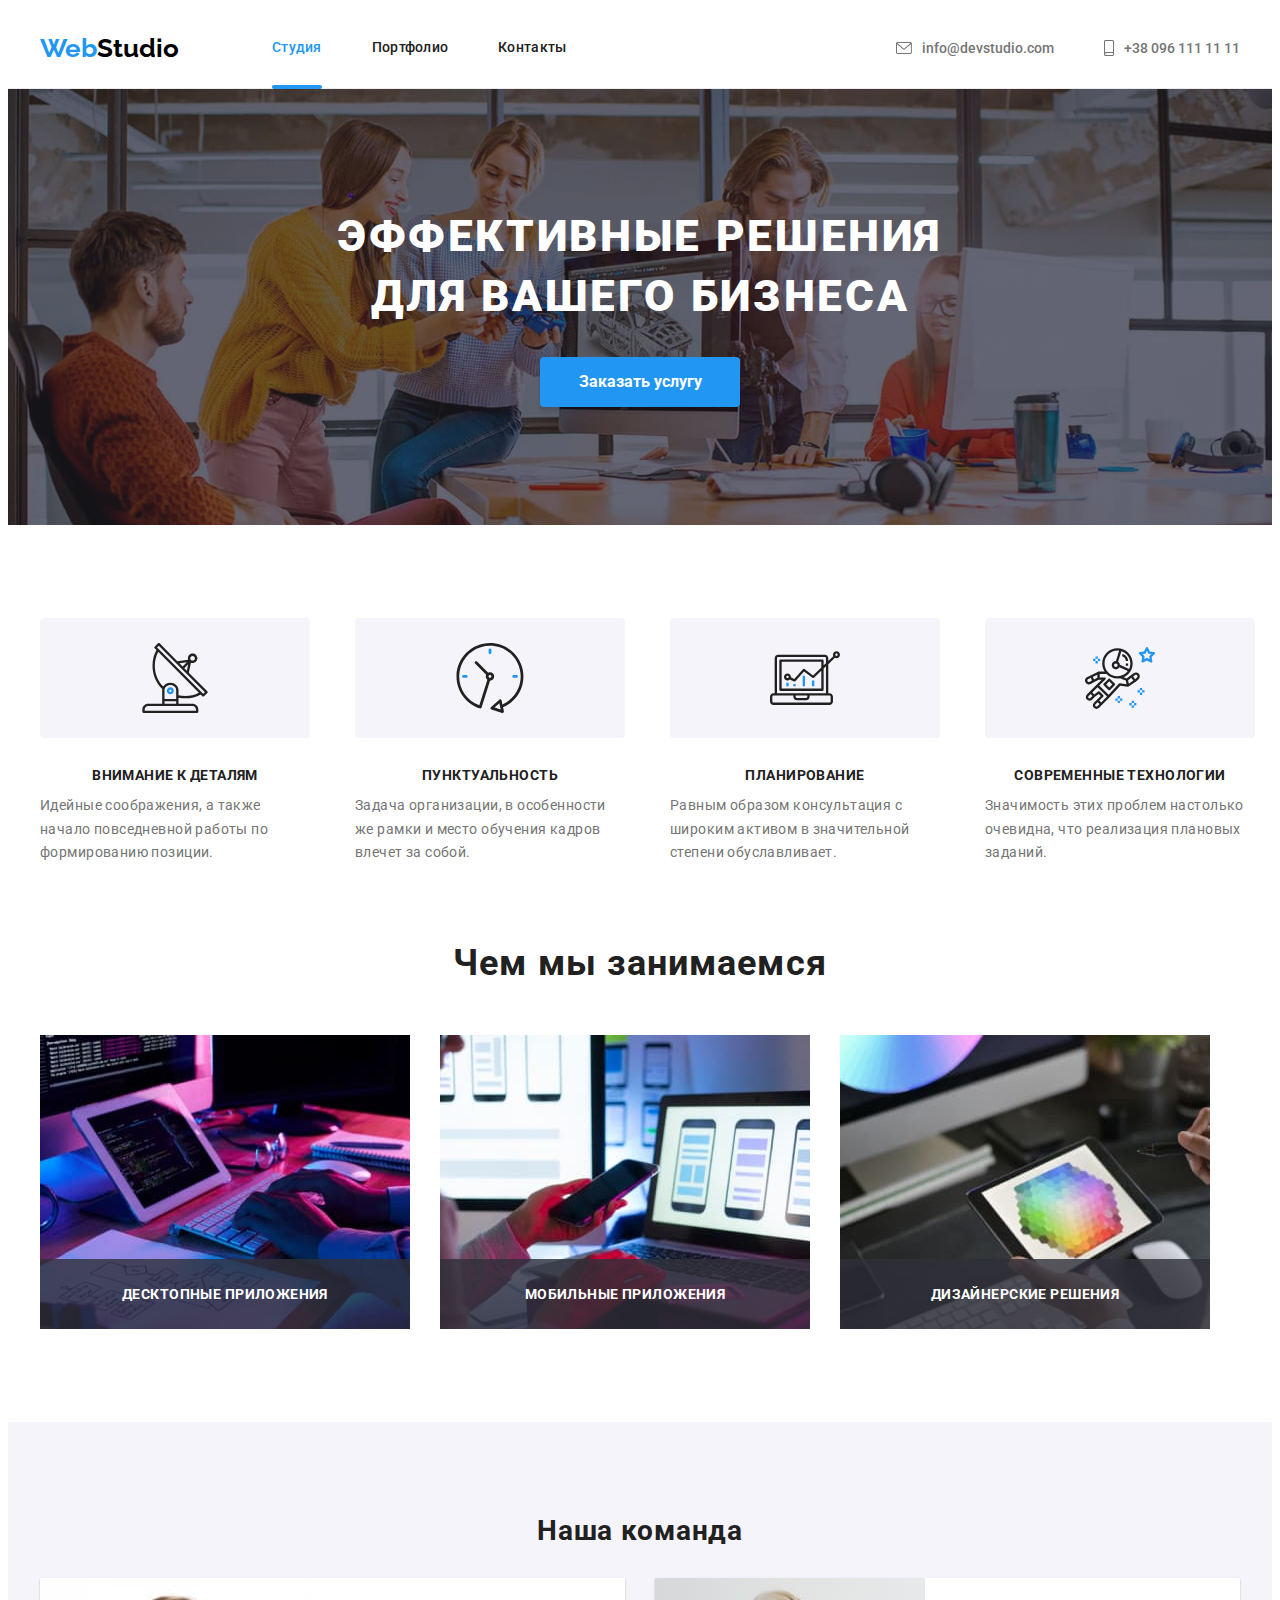
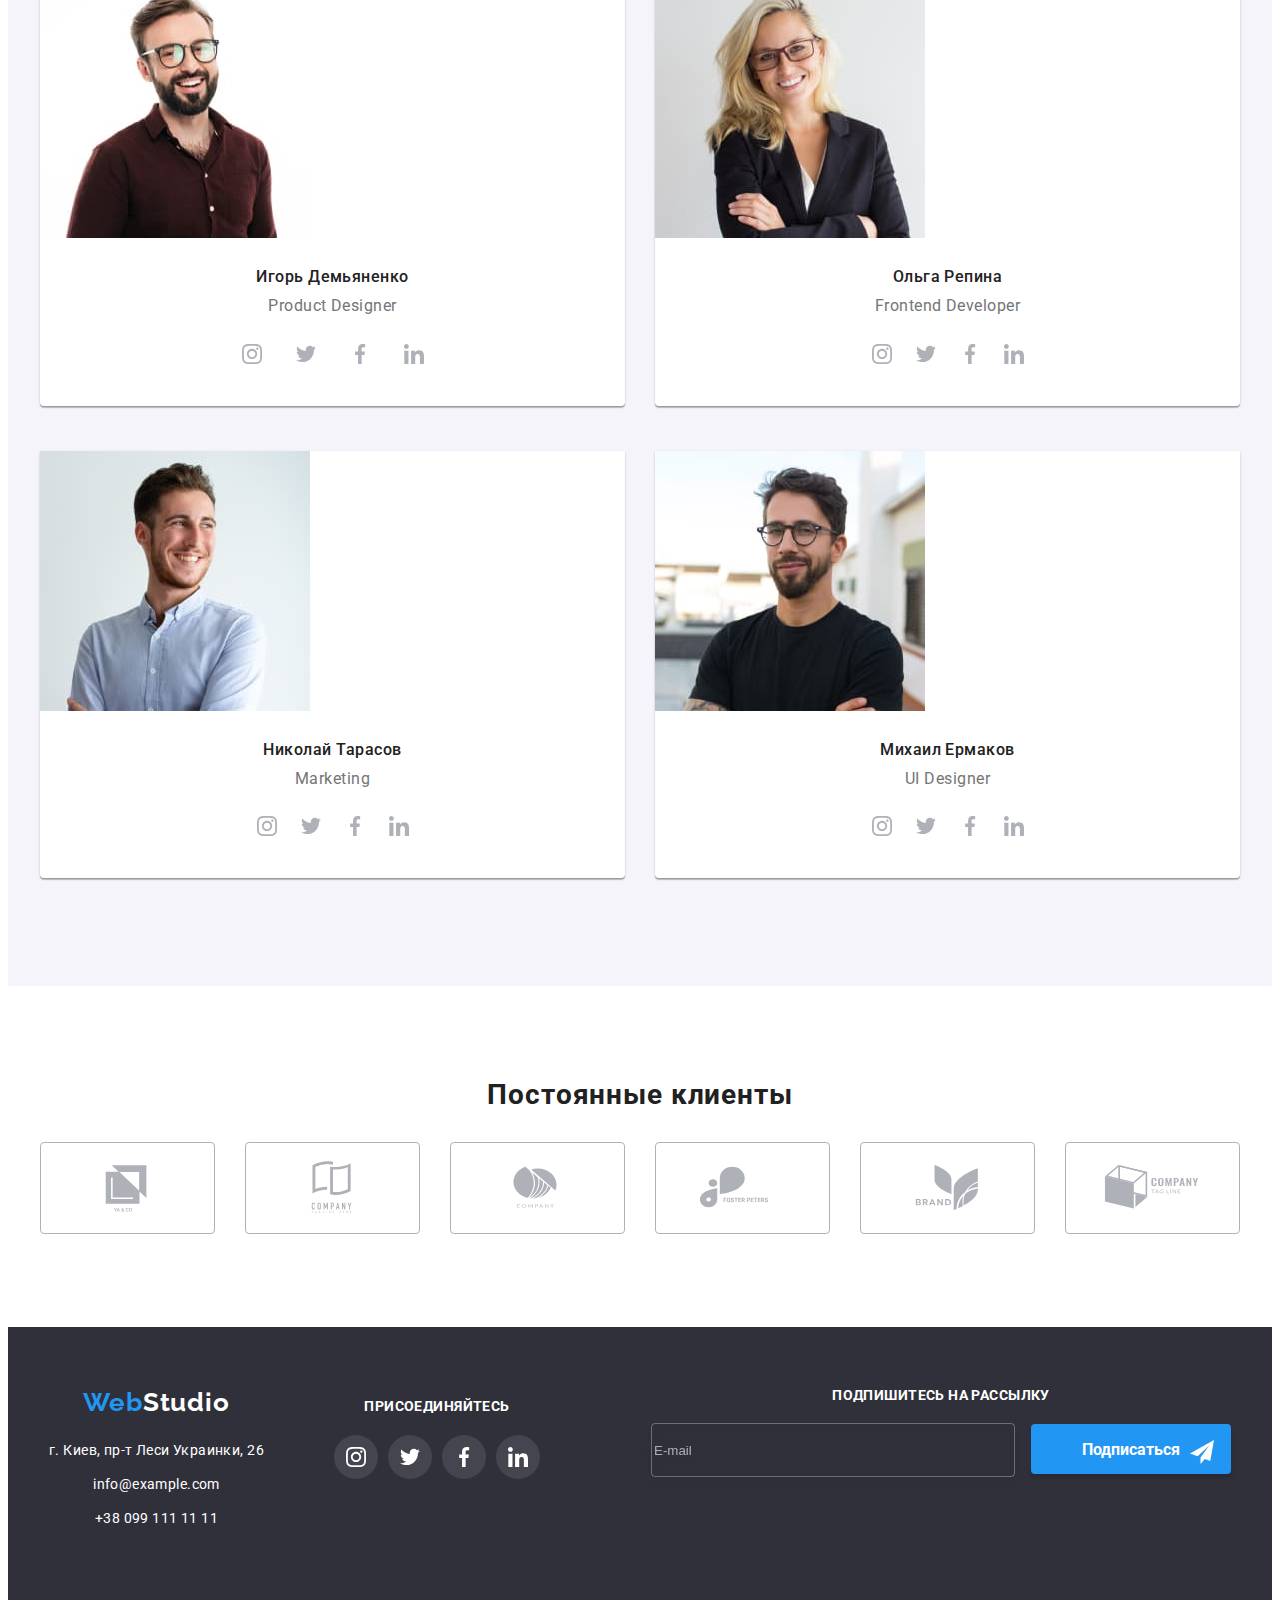
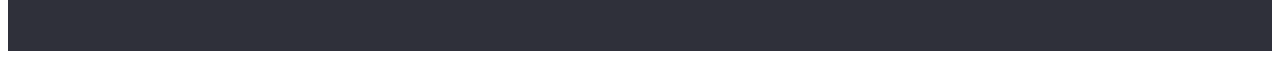
==== commit aaf5dce1: "." ====
--- a/index.html
+++ b/index.html
@@ -529,22 +529,22 @@
                 />
                 <source
                   srcset="
-                    ./images/mikhailermakov-tbl.jpg 1x,
-                    ./images/mikhailermakov-tbl.jpg 2x
+                    ./images/mikhailermakov-tbl.jpg    1x,
+                    ./images/mikhailermakov-tbl-2x.jpg 2x
                   "
                   media="(min-width:768px)"
                 />
                 <source
                   srcset="
-                    ./images/mikhailermakov-mb.jpg    1x,
-                    ./images/mikhailermakov-mb-2x.jpg 2x
+                    ./images/mikhailermakov-mb.jpg         1x,
+                    ./images/mikhailermakov-mb-2x (2).jpg  2x
                   "
                   media="(min-width:480px)"
                 />
                 <img
                   srcset="
-                    ./images/mikhailermakov-mb.jpg    1x,
-                    ./images/mikhailermakov-mb-2x.jpg 2x
+                    ./images/mikhailermakov-mb.jpg .jpg    1x,
+                    ./images/mikhailermakov-mb-2x (2).jpg  2x
                   "
                   src="./images/mikhailermakov-mb.jpg"
                   alt="Михаил Ермаков"
@@ -726,21 +726,22 @@
 
         <div class="footer-form form">
           <p class="footer-form__title">Подпишитесь на рассылку</p>
-          <div>
-            <input
-              type="email"
-              class="footer-form__input"
-              name="user-email"
-              placeholder="E-mail"
-            />
-
+          <form>
+            <label>
+              <input
+                type="email"
+                class="footer-form__input"
+                name="user-email"
+                placeholder="E-mail"
+              />
+            </label>
             <button type="button" class="footer-btn">
               Подписаться
               <svg class="footer-btn__icon" width="24" height="24">
                 <use href="./css/images/symbol-defs.svg#icon-icon-send1"></use>
               </svg>
             </button>
-          </div>
+          </form>
         </div>
       </div>
     </footer>
--- a/css/main.css
+++ b/css/main.css
@@ -44,8 +44,15 @@
 }
 
 .section {
-  padding-top: 60px;
-  padding-bottom: 60px;
+  padding-top: 93px;
+  padding-bottom: 93px;
+}
+
+@media screen and (max-width: 767px) {
+  .section {
+    padding-top: 60px;
+    padding-bottom: 60px;
+  }
 }
 
 .container {
@@ -214,6 +221,7 @@
 @media screen and (min-width: 1200px) {
   .contacts-list {
     display: flex;
+    margin-bottom: 0;
   }
 }
 
@@ -221,7 +229,7 @@
   display: flex;
 }
 
-@media screen and (min-width: 768px) {
+@media screen and (max-width: 1199px) {
   .contacts-list__item:not(:last-child) {
     margin-bottom: 10px;
   }
@@ -490,6 +498,7 @@
 .benefits-list {
   display: flex;
   flex-wrap: wrap;
+  margin: -15px;
 }
 
 .icon-box {
@@ -506,14 +515,10 @@
   width: 450px;
 }
 
-.benefits-list__item:not(:last-child) {
-  margin-bottom: 30px;
-}
-
 @media screen and (min-width: 768px) {
   .benefits-list__item {
     width: calc((100% - 60px) / 2);
-    margin-right: 30px;
+    margin: 15px;
   }
 }
 
@@ -608,6 +613,7 @@
 .team-list {
   display: flex;
   flex-wrap: wrap;
+  margin: -15px;
 }
 
 .team-list__item {
@@ -624,17 +630,15 @@
 @media screen and (min-width: 768px) {
   .team-list__item {
     width: calc((100% - 60px) / 2);
-    margin-right: 30px;
+    margin: 15px;
+    height: 100%;
   }
 }
 
 @media screen and (min-width: 1200px) {
   .team-list__item {
-    width: 270px;
-    margin-right: 30px;
-  }
-  .team-list__item:last-child {
-    margin-right: 0;
+    width: calc(50% - 30px);
+    margin: 15px;
   }
 }
 
@@ -777,7 +781,14 @@
 @media screen and (min-width: 1200px) {
   .footer .web__social {
     display: flex;
-    text-align: start;
+    justify-content: space-around;
+    flex-wrap: wrap;
+  }
+  .footer .adress-tablet {
+    display: flex;
+    justify-content: space-around;
+    align-items: baseline;
+    margin-bottom: 60px;
   }
 }
 
@@ -866,8 +877,10 @@
   fill: var(--background-color-main);
 }
 
-.form {
-  margin-top: 60px;
+@media screen and (max-width: 1199px) {
+  .form {
+    margin-top: 60px;
+  }
 }
 
 @media screen and (min-width: 1200px) {
@@ -1029,6 +1042,7 @@
 .portfolio-list__link {
   display: flex;
   flex-direction: column;
+  height: 100%;
   text-decoration: none;
   transition: box-shadow 250ms var(--timing-function);
 }
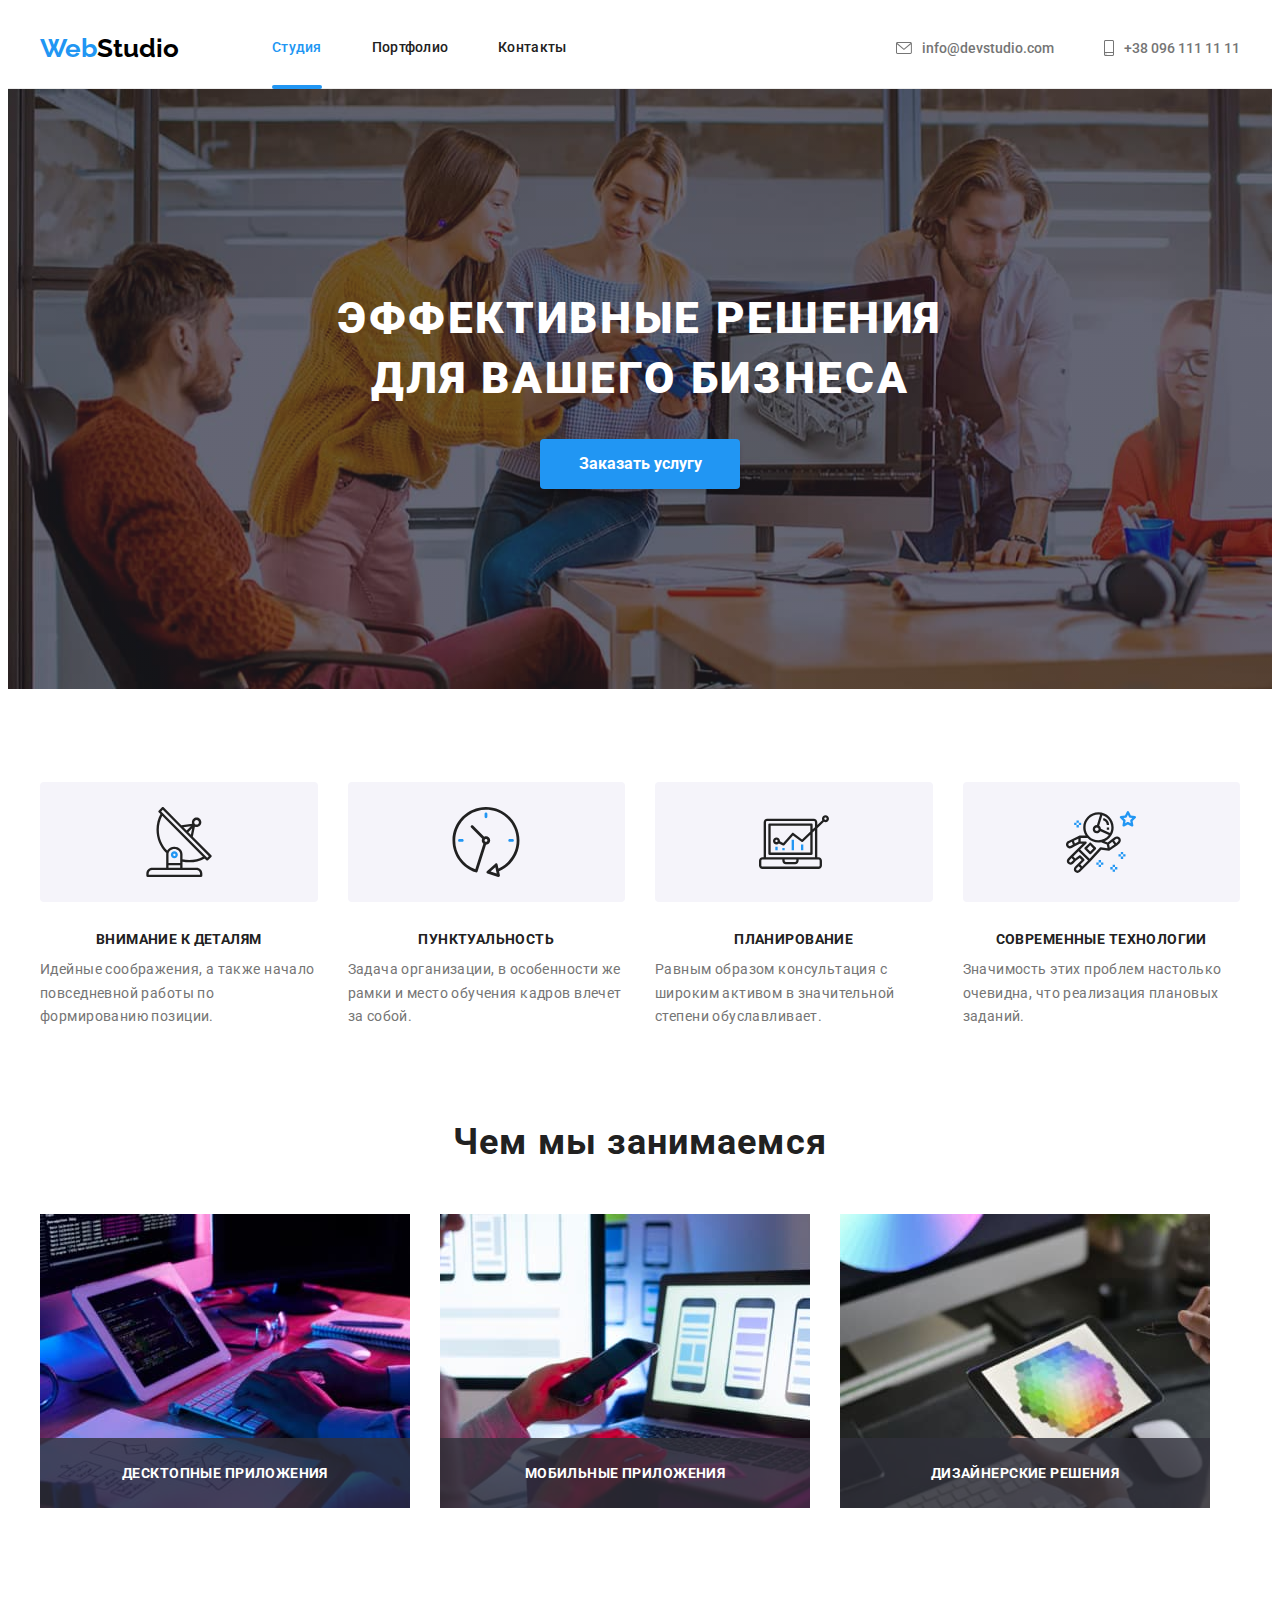
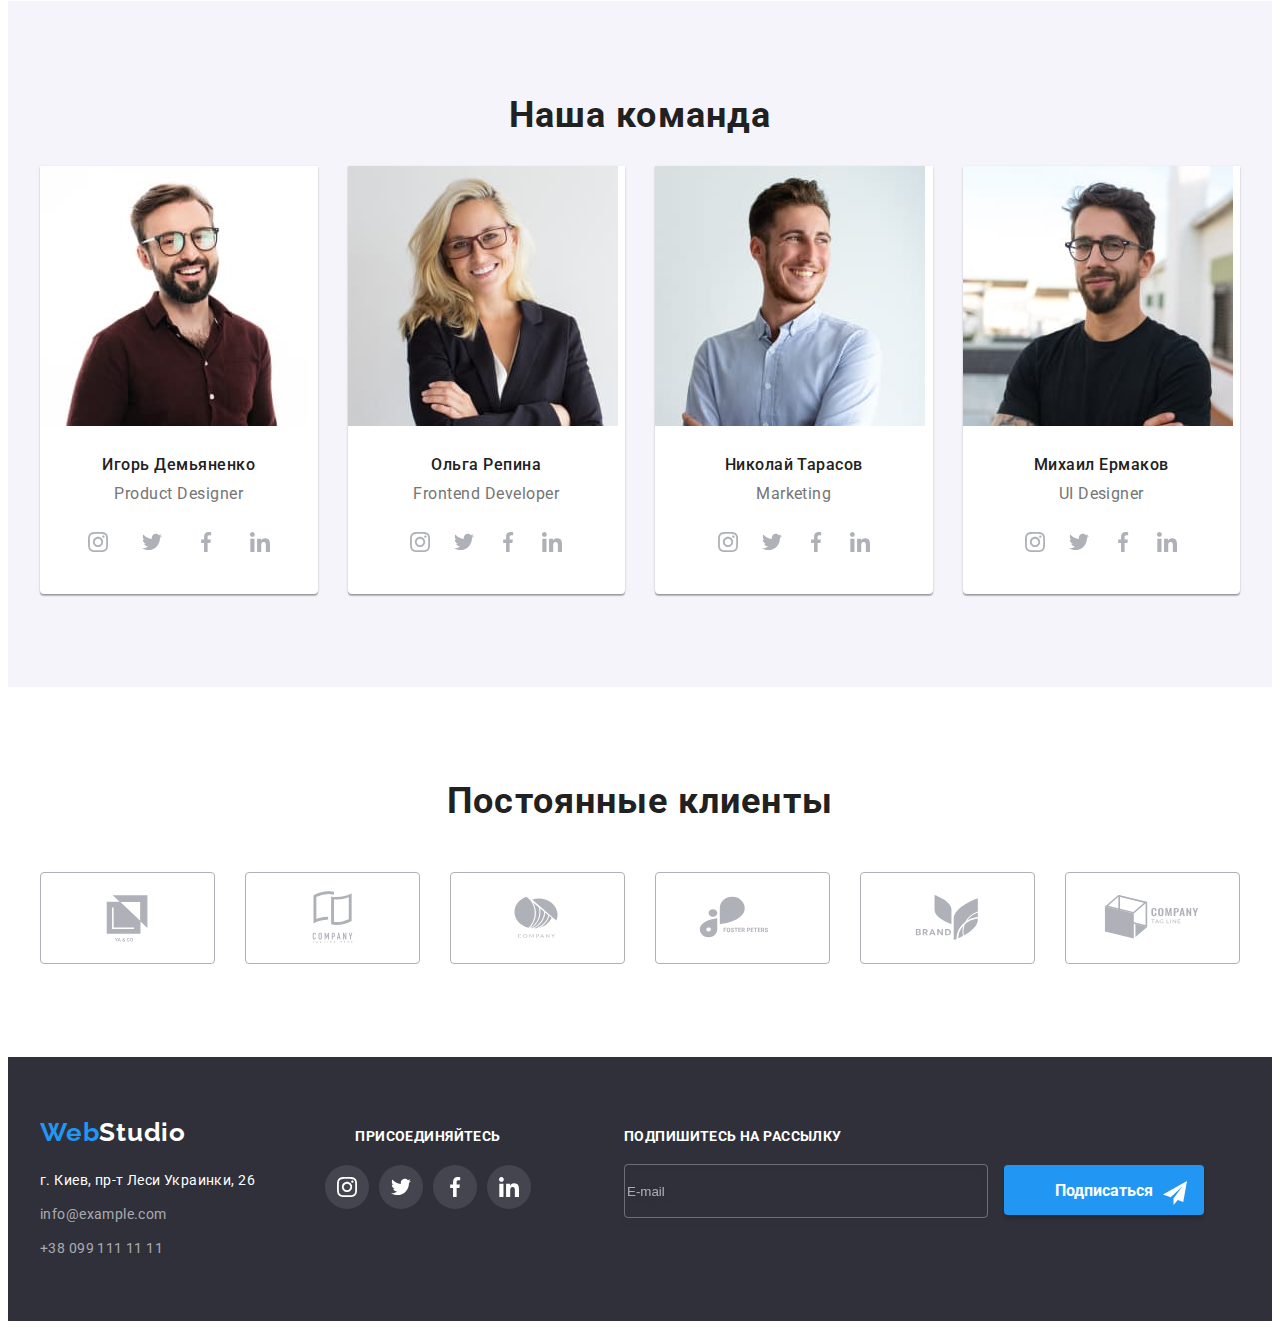
==== commit 546f02b0: "." ====
--- a/index.html
+++ b/index.html
@@ -668,13 +668,16 @@
                 </li>
                 <li class="footer-adress__item">
                   <a
-                    class="footer-adress__link link"
+                    class="footer-adress__link link text-color"
                     href="mailto:info@example.com"
                     >info@example.com</a
                   >
                 </li>
                 <li class="footer-adress__item">
-                  <a class="footer-adress__link link" href="tel:+380991111111">
+                  <a
+                    class="footer-adress__link link text-color"
+                    href="tel:+380991111111"
+                  >
                     +38 099 111 11 11</a
                   >
                 </li>
--- a/css/main.css
+++ b/css/main.css
@@ -442,6 +442,8 @@
 
 @media screen and (min-width: 1200px) {
   .hero {
+    padding-top: 200px;
+    padding-bottom: 200px;
     max-width: 1600px;
     background-image: linear-gradient(rgba(47, 48, 58, 0.4), rgba(47, 48, 58, 0.4)), url(../css/images/bg-hero.jpg);
   }
@@ -498,7 +500,13 @@
 .benefits-list {
   display: flex;
   flex-wrap: wrap;
-  margin: -15px;
+  padding-left: 0;
+}
+
+@media screen and (min-width: 767px) {
+  .benefits-list {
+    margin: -15px;
+  }
 }
 
 .icon-box {
@@ -524,12 +532,7 @@
 
 @media screen and (min-width: 1200px) {
   .benefits-list__item {
-    width: 270px;
-    margin-right: 30px;
-    margin-bottom: 0;
-  }
-  .benefits-list__item:last-child {
-    margin-right: 0;
+    width: calc((100% - 120px) / 4);
   }
 }
 
@@ -623,8 +626,10 @@
   background-color: var(--background-color-main);
 }
 
-.team-list__item:not(:last-child) {
-  margin-bottom: 30px;
+@media screen and (max-width: 767px) {
+  .team-list__item:not(:last-child) {
+    margin-bottom: 30px;
+  }
 }
 
 @media screen and (min-width: 768px) {
@@ -637,8 +642,7 @@
 
 @media screen and (min-width: 1200px) {
   .team-list__item {
-    width: calc(50% - 30px);
-    margin: 15px;
+    width: calc(25% - 30px);
   }
 }
 
@@ -652,6 +656,12 @@
   color: var(--title-color);
 }
 
+@media screen and (min-width: 1200px) {
+  .team-title {
+    font-size: 36px;
+  }
+}
+
 .team-box__name {
   font-weight: 500;
   font-size: 16px;
@@ -714,11 +724,18 @@
   margin-bottom: 30px;
 }
 
+@media screen and (min-width: 1200px) {
+  .clients-title {
+    font-size: 36px;
+    margin-bottom: 50px;
+  }
+}
+
 .clients-list {
   display: flex;
   flex-wrap: wrap;
-  margin-bottom: -30px;
-  margin-right: -30px;
+  justify-content: center;
+  margin: -15px;
 }
 
 .clients-list__item {
@@ -741,6 +758,7 @@
 @media screen and (min-width: 1200px) {
   .clients-list__item {
     width: calc((100% - 180px) / 6);
+    margin: 15px;
   }
 }
 
@@ -781,14 +799,13 @@
 @media screen and (min-width: 1200px) {
   .footer .web__social {
     display: flex;
-    justify-content: space-around;
-    flex-wrap: wrap;
+    align-items: baseline;
+    text-align: start;
   }
   .footer .adress-tablet {
     display: flex;
     justify-content: space-around;
     align-items: baseline;
-    margin-bottom: 60px;
   }
 }
 
@@ -819,6 +836,10 @@
   line-height: 1.71;
   letter-spacing: 0.03em;
   color: var(--background-color-main);
+}
+
+.text-color {
+  color: rgba(255, 255, 255, 0.6);
 }
 
 .footer-adress__list {
@@ -918,6 +939,7 @@
 @media screen and (min-width: 1200px) {
   .footer-form__input {
     width: 358px;
+    margin-bottom: 0;
   }
 }
 
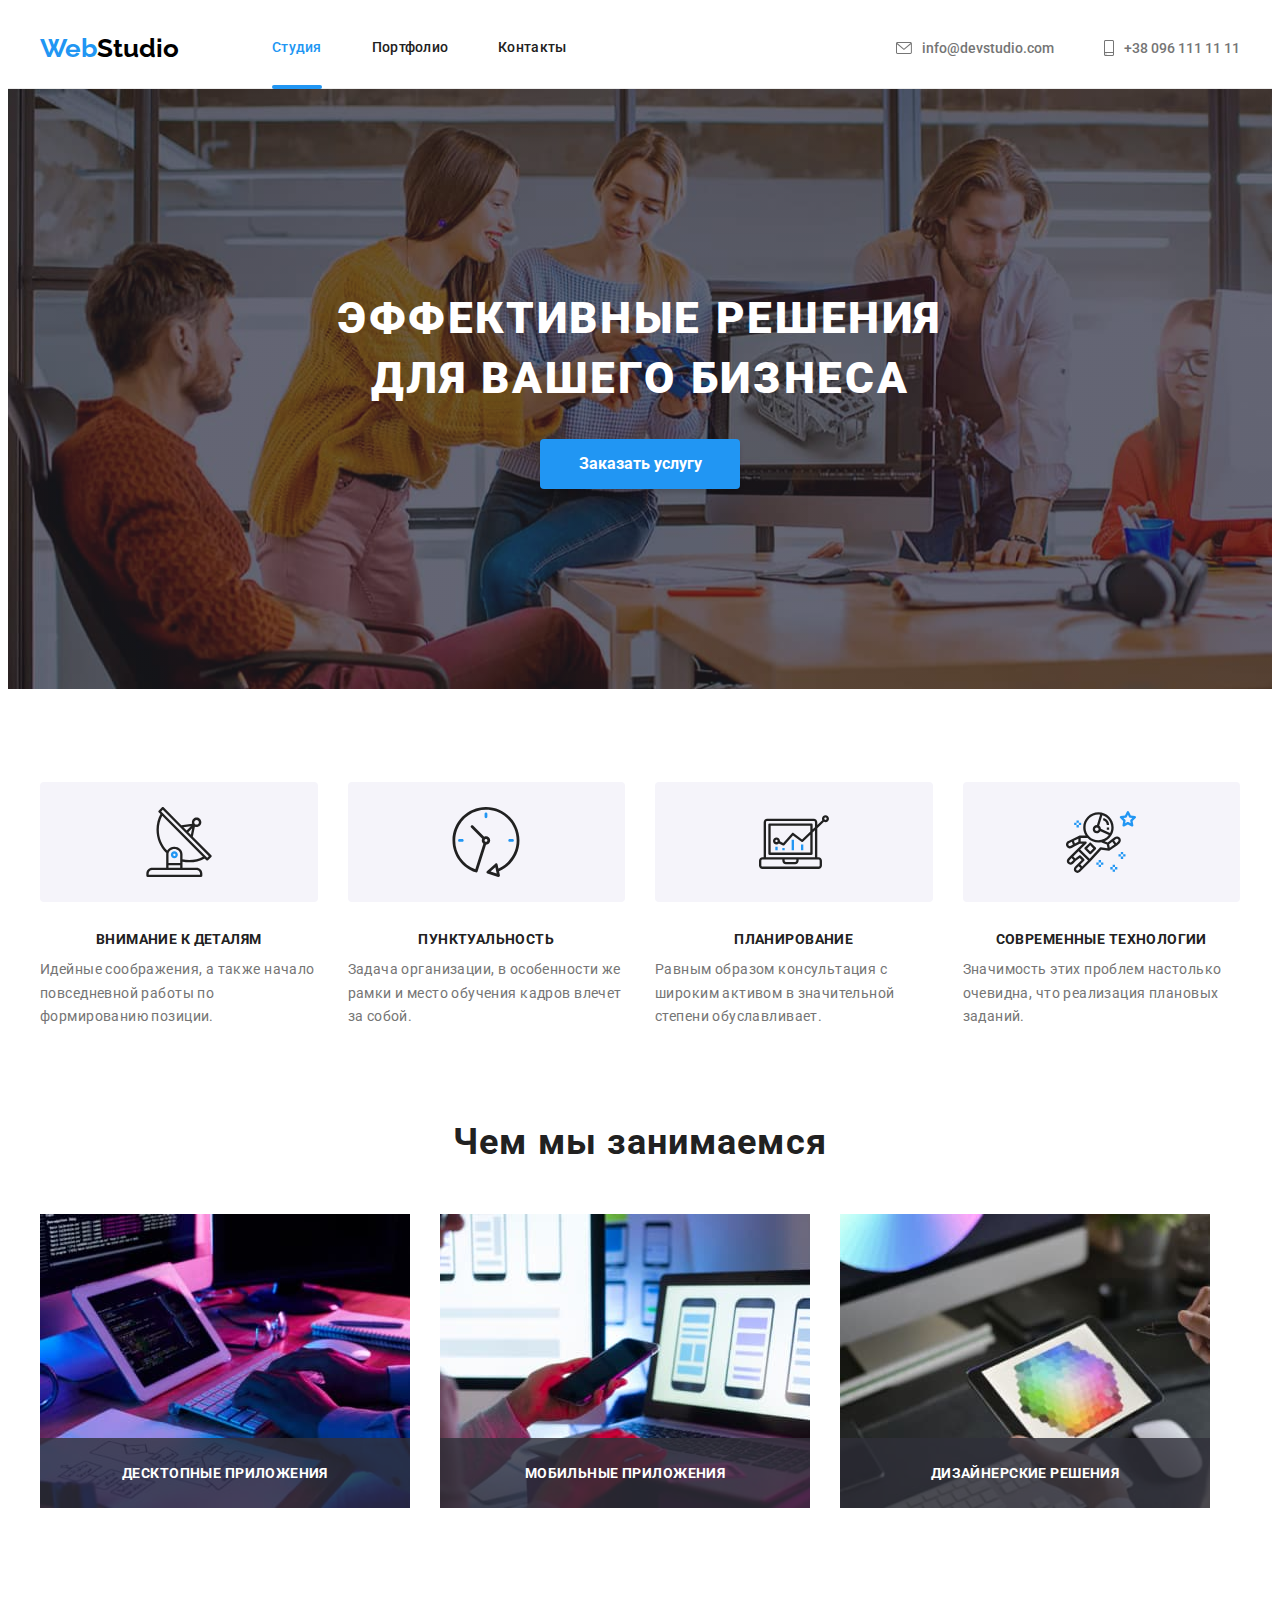
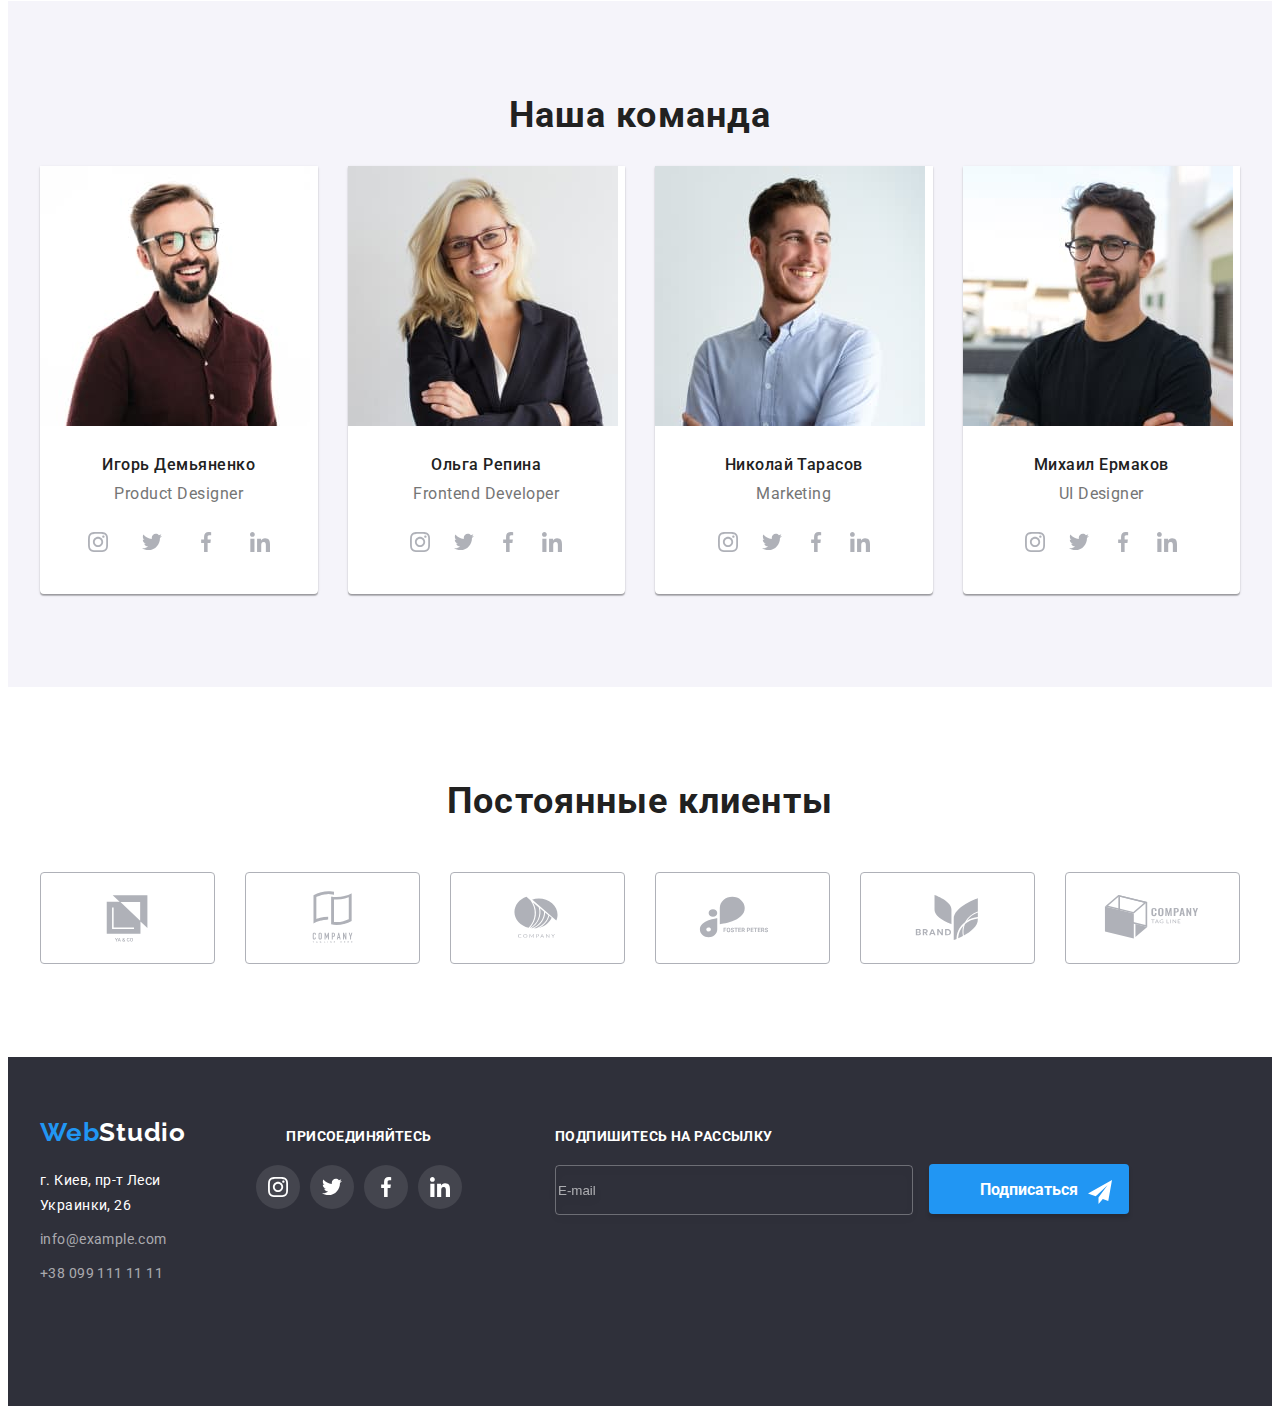
==== commit 40dbba41: "." ====
--- a/index.html
+++ b/index.html
@@ -729,21 +729,24 @@
 
         <div class="footer-form form">
           <p class="footer-form__title">Подпишитесь на рассылку</p>
+
           <form>
-            <label>
+            <div class="footer-form__input-btn">
               <input
                 type="email"
                 class="footer-form__input"
                 name="user-email"
                 placeholder="E-mail"
               />
-            </label>
-            <button type="button" class="footer-btn">
-              Подписаться
-              <svg class="footer-btn__icon" width="24" height="24">
-                <use href="./css/images/symbol-defs.svg#icon-icon-send1"></use>
-              </svg>
-            </button>
+              <button type="button" class="footer-btn">
+                Подписаться
+                <svg class="footer-btn__icon" width="24" height="24">
+                  <use
+                    href="./css/images/symbol-defs.svg#icon-icon-send1"
+                  ></use>
+                </svg>
+              </button>
+            </div>
           </form>
         </div>
       </div>
--- a/css/main.css
+++ b/css/main.css
@@ -613,10 +613,12 @@
   background-color: var(--bacground-color-image);
 }
 
-.team-list {
-  display: flex;
-  flex-wrap: wrap;
-  margin: -15px;
+@media screen and (min-width: 767px) {
+  .team-list {
+    display: flex;
+    flex-wrap: wrap;
+    margin: -15px;
+  }
 }
 
 .team-list__item {
@@ -739,8 +741,7 @@
 }
 
 .clients-list__item {
-  margin-right: 30px;
-  margin-bottom: 30px;
+  margin: 15px;
 }
 
 @media screen and (max-width: 767px) {
@@ -758,7 +759,6 @@
 @media screen and (min-width: 1200px) {
   .clients-list__item {
     width: calc((100% - 180px) / 6);
-    margin: 15px;
   }
 }
 
@@ -793,6 +793,7 @@
     display: flex;
     justify-content: space-around;
     align-items: baseline;
+    margin-bottom: 60px;
   }
 }
 
@@ -898,6 +899,11 @@
   fill: var(--background-color-main);
 }
 
+.form {
+  display: block;
+  width: 100%;
+}
+
 @media screen and (max-width: 1199px) {
   .form {
     margin-top: 60px;
@@ -907,6 +913,14 @@
 @media screen and (min-width: 1200px) {
   .form {
     margin-left: 93px;
+  }
+}
+
+@media screen and (min-width: 768px) and (max-width: 1199px) {
+  .footer-form__input-btn {
+    display: block;
+    width: 450px;
+    margin: 0 auto;
   }
 }
 
@@ -921,13 +935,16 @@
 }
 
 .footer-form__input {
-  margin-bottom: 30px;
-  width: 100%;
   height: 50px;
-  background-color: inherit;
+  outline: none;
   border: 1px solid rgba(255, 255, 255, 0.3);
+  box-sizing: border-box;
   filter: drop-shadow(0px 4px 4px rgba(0, 0, 0, 0.15));
   border-radius: 4px;
+  background: var(--bg-color);
+  color: var(--primary-bg-color);
+  width: 100%;
+  margin-bottom: 20px;
 }
 
 @media screen and (min-width: 768px) {
